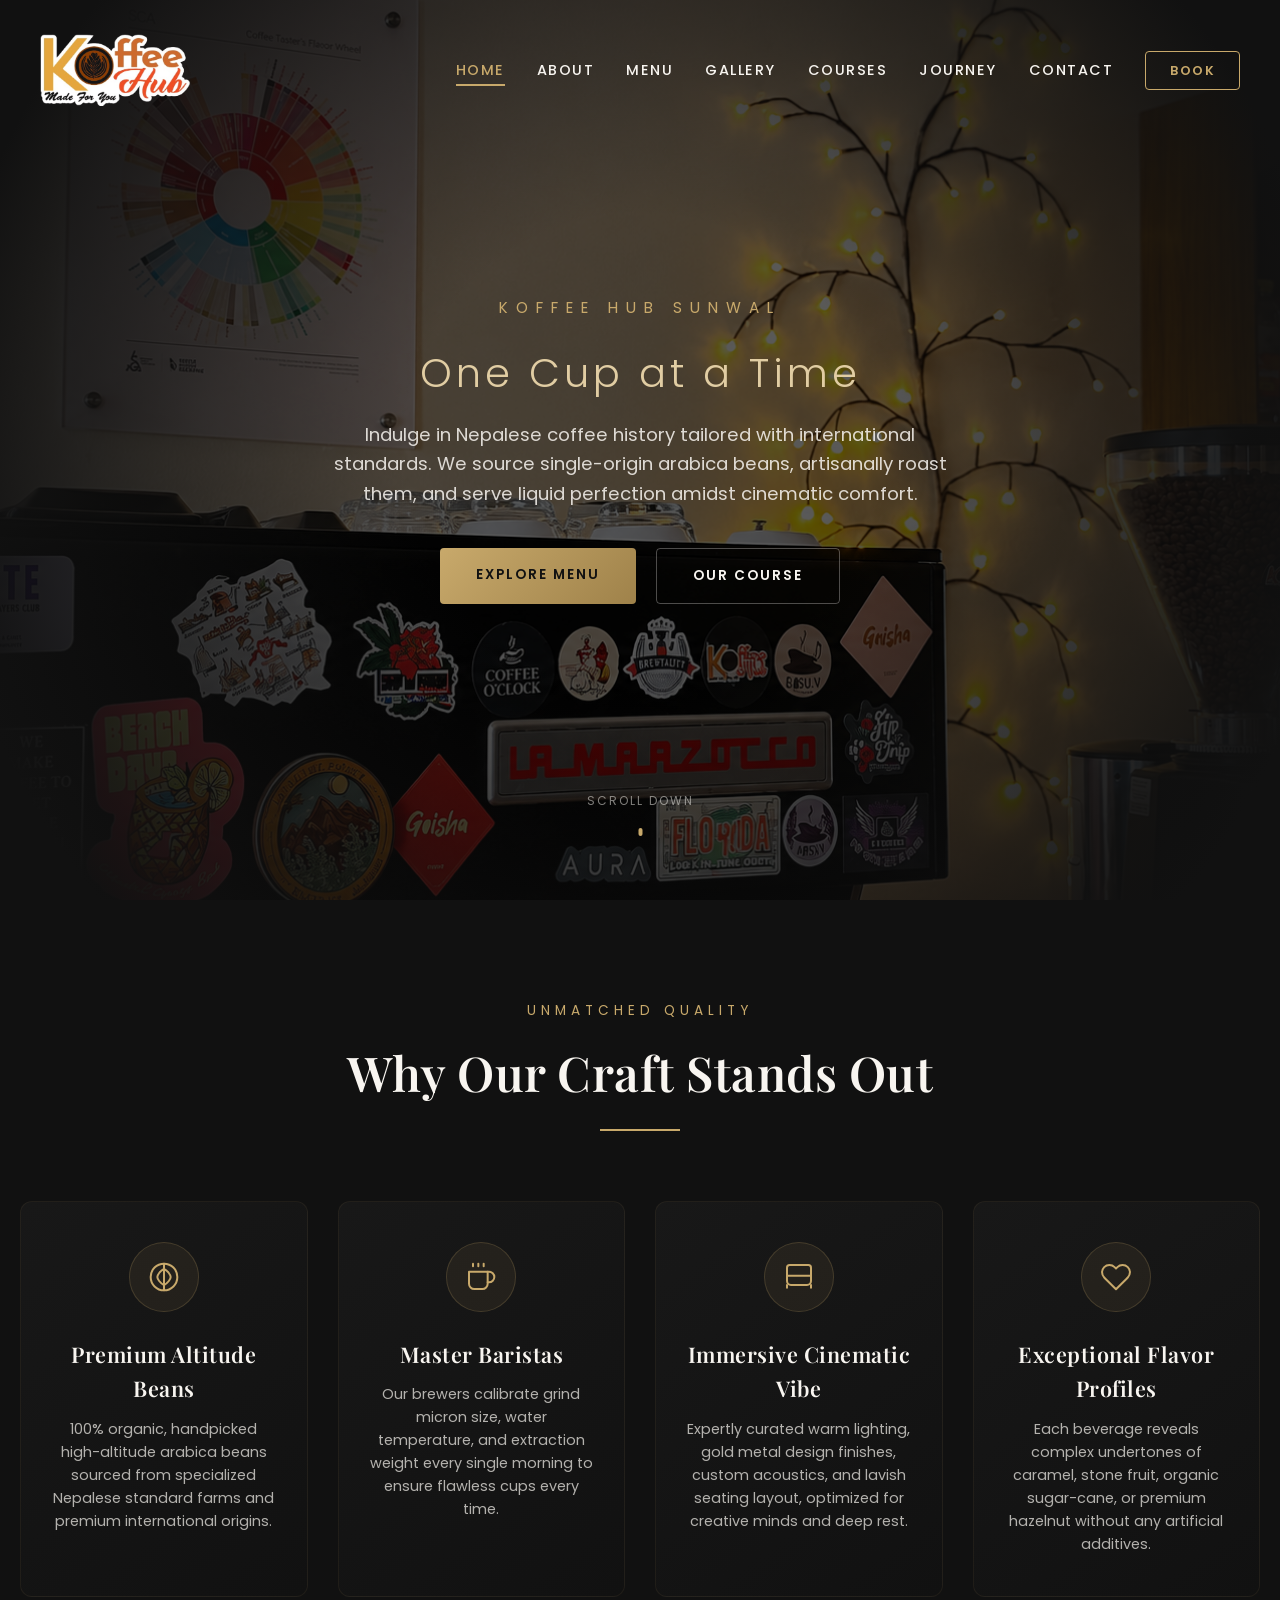
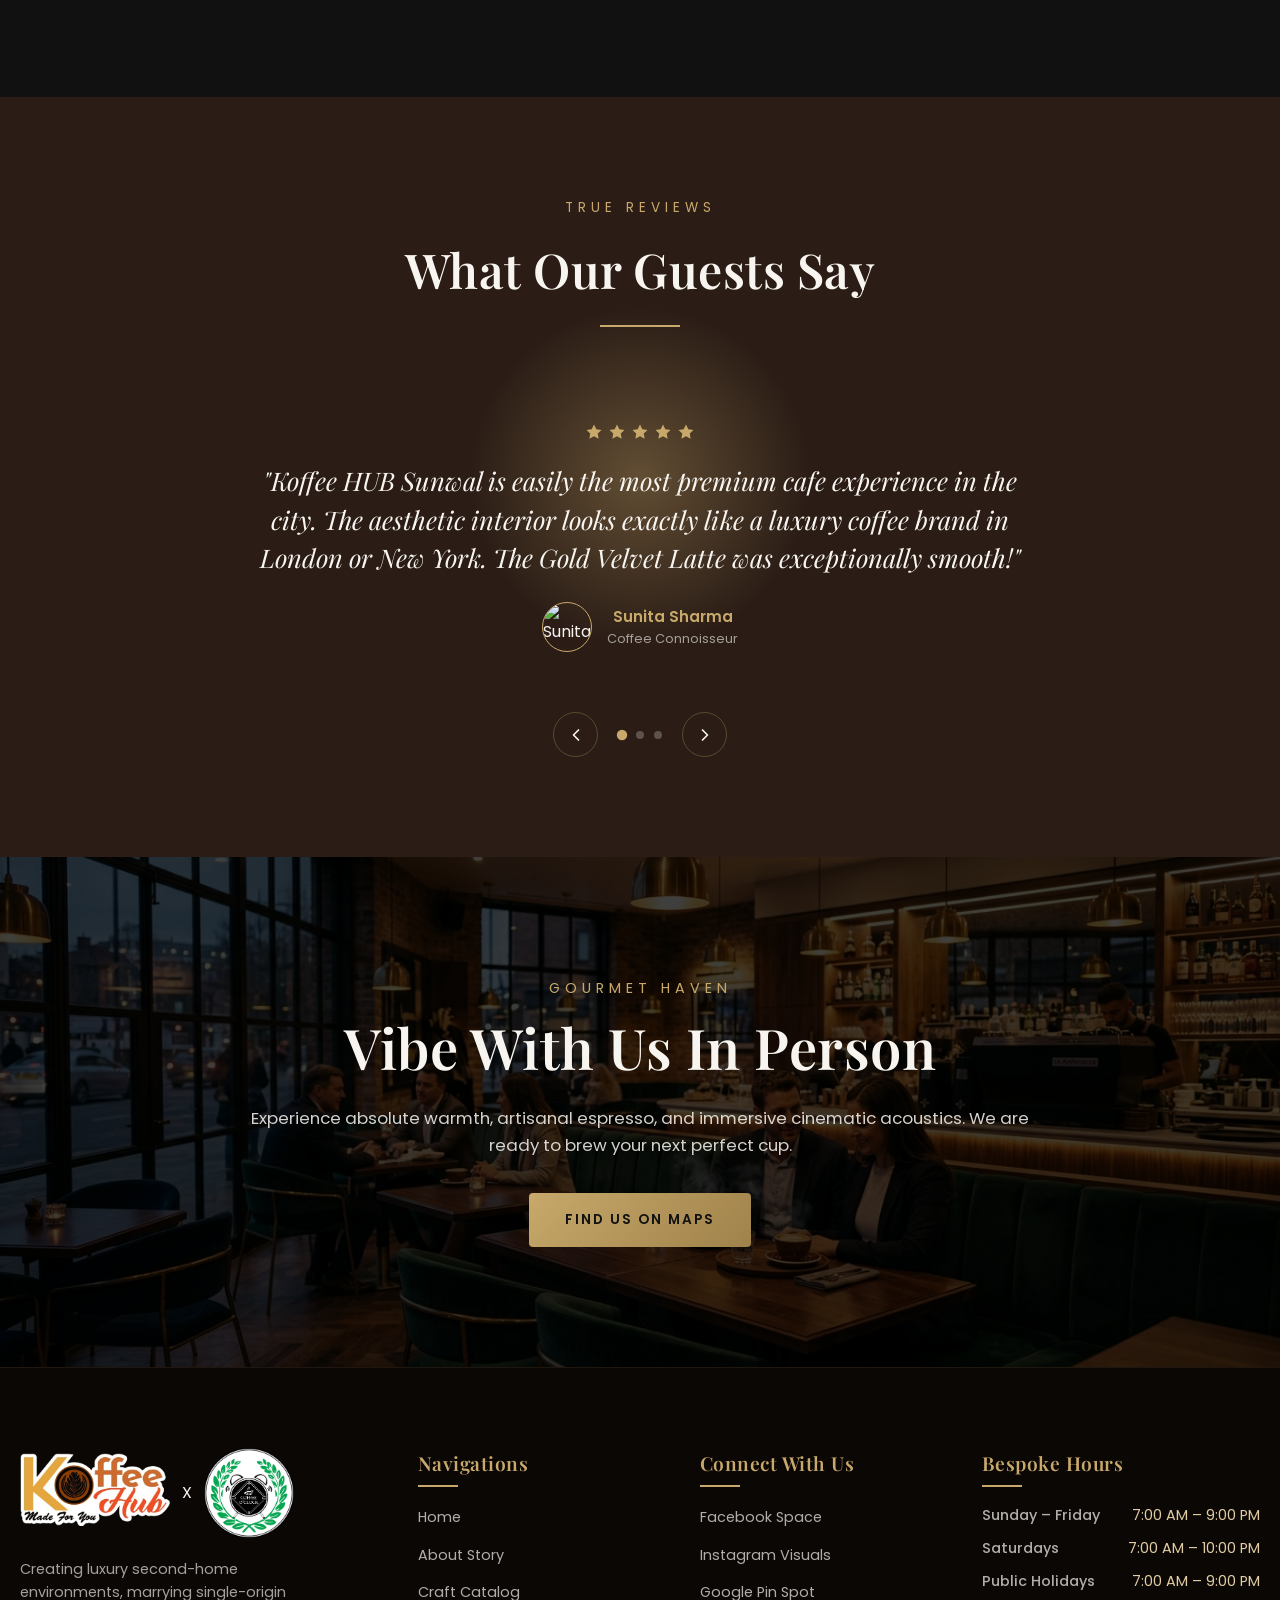
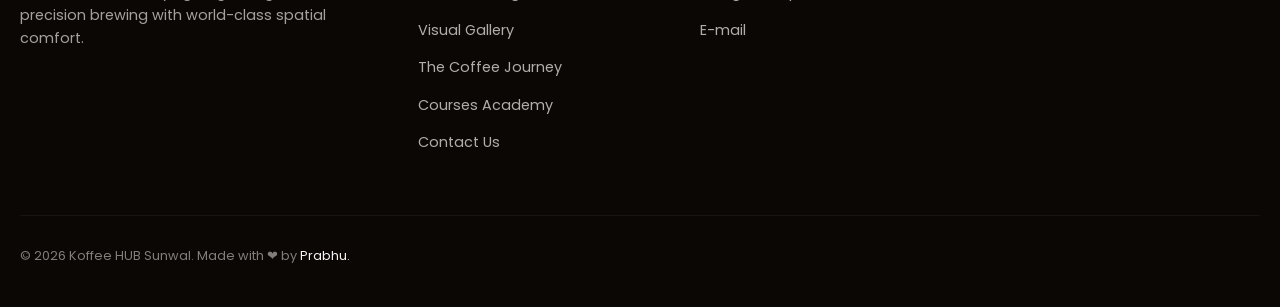
==== index.html @ 5389a2b5 "Add files via upload" ====
<!DOCTYPE html>
<html lang="en">
<head>
  <meta charset="UTF-8">
  <meta name="viewport" content="width=device-width, initial-scale=1.0">
  <title>Koffee HUB Sunwal | Exclusive Coffee Shop Experience</title>
  <link rel="stylesheet" href="/css/style.css">
  <link rel="icon" href="images/icon.svg">
</head>
<body>

  <!-- Cinematic Loading Screen -->
  <div id="loading-screen">
    <div class="beans-scatter-container">
      <div class="loader-center-logo">
        <img src="/images/logo.png" alt="Koffee HUB Sunwal" class="loader-logo-flat" referrerPolicy="no-referrer">
      </div>
      <div class="scatter-bean bean-1"></div>
      <div class="scatter-bean bean-2"></div>
      <div class="scatter-bean bean-3"></div>
      <div class="scatter-bean bean-4"></div>
      <div class="scatter-bean bean-5"></div>
      <div class="scatter-bean bean-6"></div>
      <div class="scatter-bean bean-7"></div>
      <div class="scatter-bean bean-8"></div>
    </div>
    <div class="loader-subtitle">KOFFEE HUB SUNWAL</div>
  </div>

  <!-- Header / Navigation Bar -->
  <header id="header">
    <nav class="navbar" id="navbar">
      <a href="/index.html" class="nav-brand">
        <img src="/images/logo.png" alt="Koffee HUB Sunwal Logo" class="nav-logo-img">
      </a>
      
      <ul class="nav-menu">
        <li><a href="/index.html" class="nav-link active">Home</a></li>
        <li><a href="/about.html" class="nav-link">About</a></li>
        <li><a href="/menu/" class="nav-link">Menu</a></li>
        <li><a href="/gallery.html" class="nav-link">Gallery</a></li>
        <li><a href="/courses.html" class="nav-link">Courses</a></li>
        <li><a href="/experience.html" class="nav-link">Journey</a></li>
        <li><a href="/contact.html" class="nav-link">Contact</a></li>
        <li><a href="/contact.html" class="nav-cta">Book</a></li>
      </ul>

      <button class="hamburger" aria-label="Toggle Navigation">
        <span class="bar"></span>
        <span class="bar"></span>
        <span class="bar"></span>
      </button>
    </nav>
  </header>

  <!-- Hero Section -->
  <section class="hero-sec">
    <div class="hero-bg-wrapper">
      <img src="/images/hero2.png" alt="Luxury Espresso Pour Frame" class="hero-bg-img">
    </div>
    <div class="hero-overlay"></div>
    
    <div class="hero-content">
      <div class="hero-mini-title">Koffee HUB Sunwal </div>
      <h1 class="hero-main-title">
               <span>One Cup at a Time</span>
      </h1>
      <p class="hero-desc">
        Indulge in Nepalese coffee history tailored with international standards. We source single-origin arabica beans, artisanally roast them, and serve liquid perfection amidst cinematic comfort.
      </p>
      <div class="hero-btn-group">
        <a href="/menu/" class="btn-premium btn-gold">Explore Menu</a>
        <a href="/courses.html" class="btn-premium btn-outline">Our Course</a>
      </div>
    </div>
    <a href="#featrue" class="scroll-indicator">
      <span>Scroll Down</span>
      <div class="mouse">
        <div class="wheel"></div>
      </div>
    </a>
  </section>

  <!-- Why Choose Us Bento Section -->
  <section id="featrue" class="section reveal-on-scroll">
    <div class="sec-header">
      <span class="sec-subtitle">Unmatched Quality</span>
      <h2 class="sec-title">Why Our Craft Stands Out</h2>
    </div>

    <div class="bento-features">
      <!-- Card 1 -->
      <div class="feature-box">
        <div class="feature-icon-circle">
          <!-- Coffee bean vector icon -->
          <svg xmlns="http://www.w3.org/2000/svg" width="32" height="32" viewBox="0 0 24 24" fill="none" stroke="currentColor" stroke-width="1.5" stroke-linecap="round" stroke-linejoin="round">
            <path d="M12 2c5.523 0 10 4.477 10 10s-4.477 10-10 10S2 17.523 2 12 6.477 2 12 2z"/>
            <path d="M12 2c0 20 0 20 0 20"/>
            <path d="M12 6c3 1.5 5 4.5 5 6s-2 4.5-5 6c-3-1.5-5-4.5-5-6s2-4.5 5-6z"/>
          </svg>
        </div>
        <h3>Premium Altitude Beans</h3>
        <p>100% organic, handpicked high-altitude arabica beans sourced from specialized Nepalese standard farms and premium international origins.</p>
      </div>

      <!-- Card 2 -->
      <div class="feature-box">
        <div class="feature-icon-circle">
          <!-- Espresso cup vector icon -->
          <svg xmlns="http://www.w3.org/2000/svg" width="32" height="32" viewBox="0 0 24 24" fill="none" stroke="currentColor" stroke-width="1.5" stroke-linecap="round" stroke-linejoin="round">
            <path d="M17 8h1a4 4 0 1 1 0 8h-1"/>
            <path d="M3 8h14v9a4 4 0 0 1-4 4H7a4 4 0 0 1-4-4V8z"/>
            <path d="M6 2v2"/>
            <path d="M10 2v2"/>
            <path d="M14 2v2"/>
          </svg>
        </div>
        <h3>Master Baristas</h3>
        <p>Our brewers calibrate grind micron size, water temperature, and extraction weight every single morning to ensure flawless cups every time.</p>
      </div>

      <!-- Card 3 -->
      <div class="feature-box">
        <div class="feature-icon-circle">
          <!-- Couch / cozy comfort vector icon -->
          <svg xmlns="http://www.w3.org/2000/svg" width="32" height="32" viewBox="0 0 24 24" fill="none" stroke="currentColor" stroke-width="1.5" stroke-linecap="round" stroke-linejoin="round">
            <path d="M3 13V5c0-1.1.9-2 2-2h14a2 2 0 0 1 2 2v8"/>
            <path d="M3 18v2m18-2v2"/>
            <path d="M21 11H3v4c0 1.7 1.3 3 3 3h12a3 3 0 0 0 3-3v-4z"/>
          </svg>
        </div>
        <h3>Immersive Cinematic Vibe</h3>
        <p>Expertly curated warm lighting, gold metal design finishes, custom acoustics, and lavish seating layout, optimized for creative minds and deep rest.</p>
      </div>

      <!-- Card 4 -->
      <div class="feature-box">
        <div class="feature-icon-circle">
          <!-- Smile / Heart flavor icon -->
          <svg xmlns="http://www.w3.org/2000/svg" width="32" height="32" viewBox="0 0 24 24" fill="none" stroke="currentColor" stroke-width="1.5" stroke-linecap="round" stroke-linejoin="round">
            <path d="M20.84 4.61a5.5 5.5 0 0 0-7.78 0L12 5.67l-1.06-1.06a5.5 5.5 0 0 0-7.78 7.78l1.06 1.06L12 21.23l7.78-7.78 1.06-1.06a5.5 5.5 0 0 0 0-7.78z"/>
          </svg>
        </div>
        <h3>Exceptional Flavor Profiles</h3>
        <p>Each beverage reveals complex undertones of caramel, stone fruit, organic sugar-cane, or premium hazelnut without any artificial additives.</p>
      </div>
    </div>
  </section>

  <!-- Interactive Testimonial Section -->
  <section class="testimonials-section reveal-on-scroll">
    <div class="testimonials-bg-accent"></div>
    <div class="testimonial-container">
      <div class="sec-header">
        <span class="sec-subtitle">True Reviews</span>
        <h2 class="sec-title">What Our Guests Say</h2>
      </div>

      <div class="testimonials-wrapper">
        <!-- Slide 1 -->
        <div class="testimonial-slide active">
          <div class="testimonial-stars">
            <!-- 5 Stars -->
            <svg xmlns="http://www.w3.org/2000/svg" width="18" height="18" viewBox="0 0 24 24" fill="currentColor"><polygon points="12 2 15.09 8.26 22 9.27 17 14.14 18.18 21.02 12 17.77 5.82 21.02 7 14.14 2 9.27 8.91 8.26 12 2"/></svg>
            <svg xmlns="http://www.w3.org/2000/svg" width="18" height="18" viewBox="0 0 24 24" fill="currentColor"><polygon points="12 2 15.09 8.26 22 9.27 17 14.14 18.18 21.02 12 17.77 5.82 21.02 7 14.14 2 9.27 8.91 8.26 12 2"/></svg>
            <svg xmlns="http://www.w3.org/2000/svg" width="18" height="18" viewBox="0 0 24 24" fill="currentColor"><polygon points="12 2 15.09 8.26 22 9.27 17 14.14 18.18 21.02 12 17.77 5.82 21.02 7 14.14 2 9.27 8.91 8.26 12 2"/></svg>
            <svg xmlns="http://www.w3.org/2000/svg" width="18" height="18" viewBox="0 0 24 24" fill="currentColor"><polygon points="12 2 15.09 8.26 22 9.27 17 14.14 18.18 21.02 12 17.77 5.82 21.02 7 14.14 2 9.27 8.91 8.26 12 2"/></svg>
            <svg xmlns="http://www.w3.org/2000/svg" width="18" height="18" viewBox="0 0 24 24" fill="currentColor"><polygon points="12 2 15.09 8.26 22 9.27 17 14.14 18.18 21.02 12 17.77 5.82 21.02 7 14.14 2 9.27 8.91 8.26 12 2"/></svg>
          </div>
          <p class="testimonial-quote">"Koffee HUB Sunwal is easily the most premium cafe experience in the city. The aesthetic interior looks exactly like a luxury coffee brand in London or New York. The Gold Velvet Latte was exceptionally smooth!"</p>
          <div class="testimonial-user">
            <img src="https://images.unsplash.com/photo-1494790108377-be9c29b29330?q=80&w=150&auto=format&fit=crop" alt="Sunita Sharma avatar" class="testimonial-avatar" referrerPolicy="no-referrer">
            <div>
              <span class="testimonial-username">Sunita Sharma</span>
              <span class="testimonial-title">Coffee Connoisseur</span>
            </div>
          </div>
        </div>

        <!-- Slide 2 -->
        <div class="testimonial-slide">
          <div class="testimonial-stars">
            <!-- 5 Stars -->
            <svg xmlns="http://www.w3.org/2000/svg" width="18" height="18" viewBox="0 0 24 24" fill="currentColor"><polygon points="12 2 15.09 8.26 22 9.27 17 14.14 18.18 21.02 12 17.77 5.82 21.02 7 14.14 2 9.27 8.91 8.26 12 2"/></svg>
            <svg xmlns="http://www.w3.org/2000/svg" width="18" height="18" viewBox="0 0 24 24" fill="currentColor"><polygon points="12 2 15.09 8.26 22 9.27 17 14.14 18.18 21.02 12 17.77 5.82 21.02 7 14.14 2 9.27 8.91 8.26 12 2"/></svg>
            <svg xmlns="http://www.w3.org/2000/svg" width="18" height="18" viewBox="0 0 24 24" fill="currentColor"><polygon points="12 2 15.09 8.26 22 9.27 17 14.14 18.18 21.02 12 17.77 5.82 21.02 7 14.14 2 9.27 8.91 8.26 12 2"/></svg>
            <svg xmlns="http://www.w3.org/2000/svg" width="18" height="18" viewBox="0 0 24 24" fill="currentColor"><polygon points="12 2 15.09 8.26 22 9.27 17 14.14 18.18 21.02 12 17.77 5.82 21.02 7 14.14 2 9.27 8.91 8.26 12 2"/></svg>
            <svg xmlns="http://www.w3.org/2000/svg" width="18" height="18" viewBox="0 0 24 24" fill="currentColor"><polygon points="12 2 15.09 8.26 22 9.27 17 14.14 18.18 21.02 12 17.77 5.82 21.02 7 14.14 2 9.27 8.91 8.26 12 2"/></svg>
          </div>
          <p class="testimonial-quote">"A masterpiece of architectural and coffee design. Working from here is extremely productive; the staff is very warm and professional, and they take brewing to a cinematic science level."</p>
          <div class="testimonial-user">
            <img src="https://images.unsplash.com/photo-1507003211169-0a1dd7228f2d?q=80&w=150&auto=format&fit=crop" alt="Rohan Shrestha avatar" class="testimonial-avatar" referrerPolicy="no-referrer">
            <div>
              <span class="testimonial-username">Rohan Shrestha</span>
              <span class="testimonial-title">Digital Nomad</span>
            </div>
          </div>
        </div>

        <!-- Slide 3 -->
        <div class="testimonial-slide">
          <div class="testimonial-stars">
            <!-- 5 Stars -->
            <svg xmlns="http://www.w3.org/2000/svg" width="18" height="18" viewBox="0 0 24 24" fill="currentColor"><polygon points="12 2 15.09 8.26 22 9.27 17 14.14 18.18 21.02 12 17.77 5.82 21.02 7 14.14 2 9.27 8.91 8.26 12 2"/></svg>
            <svg xmlns="http://www.w3.org/2000/svg" width="18" height="18" viewBox="0 0 24 24" fill="currentColor"><polygon points="12 2 15.09 8.26 22 9.27 17 14.14 18.18 21.02 12 17.77 5.82 21.02 7 14.14 2 9.27 8.91 8.26 12 2"/></svg>
            <svg xmlns="http://www.w3.org/2000/svg" width="18" height="18" viewBox="0 0 24 24" fill="currentColor"><polygon points="12 2 15.09 8.26 22 9.27 17 14.14 18.18 21.02 12 17.77 5.82 21.02 7 14.14 2 9.27 8.91 8.26 12 2"/></svg>
            <svg xmlns="http://www.w3.org/2000/svg" width="18" height="18" viewBox="0 0 24 24" fill="currentColor"><polygon points="12 2 15.09 8.26 22 9.27 17 14.14 18.18 21.02 12 17.77 5.82 21.02 7 14.14 2 9.27 8.91 8.26 12 2"/></svg>
            <svg xmlns="http://www.w3.org/2000/svg" width="18" height="18" viewBox="0 0 24 24" fill="currentColor"><polygon points="12 2 15.09 8.26 22 9.27 17 14.14 18.18 21.02 12 17.77 5.82 21.02 7 14.14 2 9.27 8.91 8.26 12 2"/></svg>
          </div>
          <p class="testimonial-quote">"Midnight Cold Drip was stellar. The complex notes of cocoa feel real, and there is no bitterness. Finally, a true third-wave luxury standard coffee experience in Sunwal!"</p>
          <div class="testimonial-user">
            <img src="https://images.unsplash.com/photo-1544005313-94ddf0286df2?q=80&w=150&auto=format&fit=crop" alt="Priya Choudhary avatar" class="testimonial-avatar" referrerPolicy="no-referrer">
            <div>
              <span class="testimonial-username">Priya Choudhary</span>
              <span class="testimonial-title">Art Director</span>
            </div>
          </div>
        </div>
      </div>

      <div class="carousel-controls">
        <button class="carousel-arrow" id="prevSlide" aria-label="Previous Slide">
          <svg xmlns="http://www.w3.org/2000/svg" width="20" height="20" viewBox="0 0 24 24" fill="none" stroke="currentColor" stroke-width="2" stroke-linecap="round" stroke-linejoin="round"><path d="m15 18-6-6 6-6"/></svg>
        </button>
        <div class="carousel-dots"></div>
        <button class="carousel-arrow" id="nextSlide" aria-label="Next Slide">
          <svg xmlns="http://www.w3.org/2000/svg" width="20" height="20" viewBox="0 0 24 24" fill="none" stroke="currentColor" stroke-width="2" stroke-linecap="round" stroke-linejoin="round"><path d="m9 18 6-6-6-6"/></svg>
        </button>
      </div>

    </div>
  </section>

  <!-- CTA section inviting visitors to cafe -->
  <section class="cta-sec">
    <div class="cta-bg"></div>
    <div class="cta-content reveal-on-scroll">
      <div class="cta-tag">Gourmet Haven</div>
      <h2 class="cta-title">Vibe With Us In Person</h2>
      <p class="cta-desc">Experience absolute warmth, artisanal espresso, and immersive cinematic acoustics. We are ready to brew your next perfect cup.</p>
      <a href="/contact.html" class="btn-premium btn-gold inline-block">Find Us On Maps</a>
    </div>
  </section>

  <!-- Footer -->
  <footer>
    <div class="footer-layout">
      <!-- Col 1: Brand Info -->
      <div class="footer-col-desc">
        <div class="footer-logo-row">
          <a href="#">
          <img src="/images/logo.png" alt="Koffee HUB Sunwal" class="footer-logo-img">
          </a>
          X 
          <img src="images/coffeoclocklogo.png" alt="Koffee HUB Sunwal" class="footer-logo-img2">
        </div>
        <p class="footer-brand-p">Creating luxury second-home environments, marrying single-origin precision brewing with world-class spatial comfort.</p>
      </div>

      <!-- Col 2: Navigation Links -->
      <div>
        <h3 class="footer-heading">Navigations</h3>
        <ul class="footer-links">
          <li><a href="/index.html">Home</a></li>
          <li><a href="/about.html">About Story</a></li>
          <li><a href="/menu/">Craft Catalog</a></li>
          <li><a href="/gallery.html">Visual Gallery</a></li>
          <li><a href="/experience.html">The Coffee Journey</a></li>
          <li><a href="/courses.html">Courses Academy</a></li>
          <li><a href="/contact.html">Contact Us</a></li>
        </ul>
      </div>

      <!-- Col 3: Social & Communities -->
      <div>
        <h3 class="footer-heading">Connect With Us</h3>
        <ul class="footer-links">
          <li><a href="https://www.facebook.com/p/Koffee-HUB-Sunwal-100027303412881/" target="_blank">Facebook Space</a></li>
          <li><a href="https://www.instagram.com/koffeehubsunwal/" target="_blank">Instagram Visuals</a></li>
          <li><a href="https://maps.app.goo.gl/vTeox2EkM3HHREE3A" target="_blank">Google Pin Spot</a></li>
          <li><a href="mailto:koffeehub4@gmail.com">E-mail </a></li>
        </ul>
      </div>

      <!-- Col 4: Opening Hours -->
      <div>
        <h3 class="footer-heading">Bespoke Hours</h3>
        <ul class="hours-list">
          <li class="hours-item">
            <span>Sunday – Friday</span>
            <span>7:00 AM – 9:00 PM</span>
          </li>
          <li class="hours-item">
            <span>Saturdays</span>
            <span>7:00 AM – 10:00 PM</span>
          </li>
          <li class="hours-item">
            <span>Public Holidays</span>
            <span>7:00 AM – 9:00 PM</span>
          </li>
        </ul>
      </div>
    </div>

    <!-- Footer Bottom Copyright row -->
    <div class="footer-bottom">
      <div>&copy; 2026 Koffee HUB Sunwal. Made with ❤ by <a href="https://parbhumahatchhetry.com.np" style="text-decoration: none; color: whitesmoke;">Prabhu.</a></div>
    </div>
  </footer>

  <!-- Back to Top Button -->
  <button id="back-to-top" aria-label="Back to top">
    <svg xmlns="http://www.w3.org/2000/svg" width="24" height="24" viewBox="0 0 24 24" fill="none" stroke="currentColor" stroke-width="2" stroke-linecap="round" stroke-linejoin="round"><path d="m18 15-6-6-6 6"/></svg>
  </button>

  <script type="module" src="/js/script.js" defer></script>
</body>
</html>
---- css/style.css ----
/* 
 * Koffee HUB Sunwal
 * Custom Premium Stylesheet
 * Mood: Luxurious, Cinematic, Modern, Aesthetic, Warm, Sophisticated
 */

@import url('https://fonts.googleapis.com/css2?family=Playfair+Display:ital,wght@0,400..900;1,400..900&family=Poppins:ital,wght@0,300;0,400;0,500;0,600;0,700;1,400&display=swap');

:root {
  --primary-espresso: #2B1D16;
  --dark-coffee: #3A261C;
  --cream-white: #F8F5F0;
  --matte-black: #111111;
  --matte-gray: #1a1a1a;
  --luxury-gold: #C8A96B;
  --gold-dark: #9F824A;
  --gold-light: #E1CDA3;
  --gold-glow: rgba(200, 169, 107, 0.35);
  
  --font-serif: "Playfair Display", Georgia, serif;
  --font-sans: "Poppins", Arial, sans-serif;
  
  --transition-smooth: all 0.4s cubic-bezier(0.25, 1, 0.5, 1);
  --transition-fast: all 0.2s ease;
}

/* Base Styles & Resets */
* {
  box-sizing: border-box;
  margin: 0;
  padding: 0;
}

html {
  scroll-behavior: smooth;
  scroll-padding-top: 80px;
}

body {
  font-family: var(--font-sans);
  background-color: var(--matte-black);
  color: var(--cream-white);
  line-height: 1.6;
  overflow-x: hidden;
}

/* Root Custom Scrollbar */
::-webkit-scrollbar {
  width: 8px;
}
::-webkit-scrollbar-track {
  background: var(--matte-black);
}
::-webkit-scrollbar-thumb {
  background: var(--primary-espresso);
  border: 2px solid var(--matte-black);
  border-radius: 4px;
}
::-webkit-scrollbar-thumb:hover {
  background: var(--luxury-gold);
}

/* Typography Helpers */
h1, h2, h3, h4, h5, h6 {
  font-family: var(--font-serif);
  font-weight: 600;
  letter-spacing: 0.5px;
}

.text-gold {
  color: var(--luxury-gold);
}

.font-serif {
  font-family: var(--font-serif);
}

.font-sans {
  font-family: var(--font-sans);
}

.letter-spacing-wide {
  letter-spacing: 2px;
}

/* --- cinematic loading screen --- */
#loading-screen {
  position: fixed;
  top: 0;
  left: 0;
  width: 100vw;
  height: 100vh;
  background-color: var(--matte-black);
  display: flex;
  flex-direction: column;
  justify-content: center;
  align-items: center;
  z-index: 9999;
  transition: opacity 1s cubic-bezier(0.25, 1, 0.5, 1), visibility 1s;
  overflow: hidden;
  padding: 20px;
}

#loading-screen.fade-out {
  opacity: 0;
  visibility: hidden;
  pointer-events: none;
}
 
/* --- High-Speed Coffee Bean Spreading Loader --- */
.beans-scatter-container {
  position: relative;
  width: 300px;
  height: 300px;
  display: flex;
  justify-content: center;
  align-items: center;
}

.loader-center-logo {
  position: absolute;
  max-width: 140px;
  max-height: 120px;
    animation: fadeInLogo 0.8s cubic-bezier(0.16, 1, 0.3, 1) forwards;
  z-index: 10;
  display: flex;
  justify-content: center;
  align-items: center;
  background-color: transparent;
  padding: 0;
}

.loader-logo-flat {
  max-width: 140px;
  height: auto;
  object-fit: contain;
}

.scatter-bean {
  position: absolute;
  width: 28px;
  height: 38px;
  background: radial-gradient(circle at 35% 35%, #5c3c2b, #2b1d16 85%);
  border-radius: 50% 50% 50% 50% / 60% 60% 40% 40%;
  box-shadow: inset -2px -2px 6px rgba(0,0,0,0.6), 0 4px 10px rgba(0,0,0,0.5);
  opacity: 0;
}

.scatter-bean::after {
  content: '';
  position: absolute;
  top: 0;
  left: 50%;
  width: 1.5px;
  height: 100%;
  background: var(--luxury-gold);
  transform: translateX(-50%) rotate(4deg);
  border-radius: 50%;
  opacity: 0.6;
}

@keyframes fadeInLogo {
  0% { transform: scale(0.4); opacity: 0; }
  100% { transform: scale(1); opacity: 1; }
}

/* Individual bean animations - spreading outward elegantly */
.bean-1 { animation: spreadBean1 1.2s cubic-bezier(0.16, 1, 0.3, 1) forwards; }
.bean-2 { animation: spreadBean2 1.2s cubic-bezier(0.16, 1, 0.3, 1) forwards; }
.bean-3 { animation: spreadBean3 1.2s cubic-bezier(0.16, 1, 0.3, 1) forwards; }
.bean-4 { animation: spreadBean4 1.2s cubic-bezier(0.16, 1, 0.3, 1) forwards; }
.bean-5 { animation: spreadBean5 1.2s cubic-bezier(0.16, 1, 0.3, 1) forwards; }
.bean-6 { animation: spreadBean6 1.2s cubic-bezier(0.16, 1, 0.3, 1) forwards; }
.bean-7 { animation: spreadBean7 1.2s cubic-bezier(0.16, 1, 0.3, 1) forwards; }
.bean-8 { animation: spreadBean8 1.2s cubic-bezier(0.16, 1, 0.3, 1) forwards; }

@keyframes spreadBean1 {
  0% { transform: translate(0, 0) rotate(0deg) scale(0); opacity: 0; }
  20% { opacity: 1; }
  100% { transform: translate(-80px, -80px) rotate(-45deg) scale(1); opacity: 1; }
}
@keyframes spreadBean2 {
  0% { transform: translate(0, 0) rotate(0deg) scale(0); opacity: 0; }
  20% { opacity: 1; }
  100% { transform: translate(80px, -70px) rotate(35deg) scale(0.9); opacity: 1; }
}
@keyframes spreadBean3 {
  0% { transform: translate(0, 0) rotate(0deg) scale(0); opacity: 0; }
  20% { opacity: 1; }
  100% { transform: translate(-95px, 20px) rotate(-85deg) scale(1.1); opacity: 1; }
}
@keyframes spreadBean4 {
  0% { transform: translate(0, 0) rotate(0deg) scale(0); opacity: 0; }
  20% { opacity: 1; }
  100% { transform: translate(90px, 30px) rotate(60deg) scale(0.85); opacity: 1; }
}
@keyframes spreadBean5 {
  0% { transform: translate(0, 0) rotate(0deg) scale(0); opacity: 0; }
  20% { opacity: 1; }
  100% { transform: translate(-30px, 90px) rotate(15deg) scale(1.05); opacity: 1; }
}
@keyframes spreadBean6 {
  0% { transform: translate(0, 0) rotate(0deg) scale(0); opacity: 0; }
  20% { opacity: 1; }
  100% { transform: translate(35px, -100px) rotate(-20deg) scale(0.95); opacity: 1; }
}
@keyframes spreadBean7 {
  0% { transform: translate(0, 0) rotate(0deg) scale(0); opacity: 0; }
  20% { opacity: 1; }
  100% { transform: translate(-70px, -20px) rotate(110deg) scale(0.9); opacity: 1; }
}
@keyframes spreadBean8 {
  0% { transform: translate(0, 0) rotate(0deg) scale(0); opacity: 0; }
  20% { opacity: 1; }
  100% { transform: translate(65px, 80px) rotate(-135deg) scale(1); opacity: 1; }
}

/* Fast text subtitle */
.loader-subtitle {
  margin-top: 20px;
  font-family: var(--font-serif);
  font-size: 1.1rem;
  letter-spacing: 3px;
  color: var(--luxury-gold);
  text-transform: uppercase;
  opacity: 0;
  animation: animateTextFast 1s ease-out 0.3s forwards;
}

@keyframes animateTextFast {
  0% { opacity: 0; transform: translateY(10px); }
  100% { opacity: 0.9; transform: translateY(0); }
}


/* --- header / navigation bar --- */
header {
  position: fixed;
  top: 0;
  left: 0;
  width: 100%;
  z-index: 1000;
  transition: var(--transition-smooth);
}

.navbar {
  max-width: 1400px;
  margin: 0 auto;
  padding: 20px 40px;
  display: flex;
  justify-content: space-between;
  align-items: center;
  transition: var(--transition-smooth);
}

header.scrolled {
  background: rgba(17, 17, 17, 0.95);
  backdrop-filter: blur(12px);
  -webkit-backdrop-filter: blur(12px);
  box-shadow: 0 10px 30px rgba(0, 0, 0, 0.5);
  border-bottom: 1px solid rgba(200, 169, 107, 0.15);
}

header.scrolled .navbar {
  padding: 12px 40px;
}

.nav-brand {
  display: flex;
  align-items: center;
  gap: 12px;
  text-decoration: none;
}

.nav-logo-img {
  height: 100px;
  max-width: 150px;
  object-fit: contain;
  transition: var(--transition-smooth);
}

header.scrolled .nav-logo-img {
  height: 60px;
  width: auto;
}

.nav-brand-text {
  font-family: var(--font-serif);
  font-size: 1.4rem;
  color: var(--cream-white);
  font-weight: 700;
  letter-spacing: 1px;
}

.nav-brand-text span {
  color: var(--luxury-gold);
}

/* Nav Links */
.nav-menu {
  display: flex;
  list-style: none;
  gap: 32px;
  align-items: center;
}

.nav-link {
  text-decoration: none;
  color: var(--cream-white);
  font-size: 0.9rem;
  font-weight: 500;
  text-transform: uppercase;
  letter-spacing: 1.5px;
  position: relative;
  transition: var(--transition-fast);
  padding: 6px 0;
}

.nav-link:hover {
  color: var(--luxury-gold);
}

.nav-link::after {
  content: '';
  position: absolute;
  bottom: 0;
  left: 0;
  width: 0;
  height: 2px;
  background-color: var(--luxury-gold);
  transition: var(--transition-smooth);
}

.nav-link:hover::after,
.nav-link.active::after {
  width: 100%;
}

.nav-link.active {
  color: var(--luxury-gold);
}

/* Glass Book Table button in Nav */
.nav-cta {
  background: transparent;
  color: var(--luxury-gold);
  border: 1px solid var(--luxury-gold);
  padding: 10px 24px;
  text-decoration: none;
  border-radius: 4px;
  text-transform: uppercase;
  font-size: 0.8rem;
  letter-spacing: 1.5px;
  font-weight: 600;
  transition: var(--transition-smooth);
}

.nav-cta:hover {
  background: var(--luxury-gold);
  color: var(--matte-black);
  box-shadow: 0 4px 15px var(--gold-glow);
}

/* Hamburger Menu Icon */
.hamburger {
  display: none;
  cursor: pointer;
  background: transparent;
  border: none;
  outline: none;
}

.bar {
  display: block;
  width: 25px;
  height: 2px;
  margin: 5px auto;
  background-color: var(--cream-white);
  transition: var(--transition-smooth);
}

/* --- HERO SECTION --- */
.hero-sec {
  position: relative;
  width: 100%;
  height: 100vh;
  display: flex;
  align-items: center;
  justify-content: center;
  overflow: hidden;
}

/* Parallax zoom effect for hero background */
.hero-bg-wrapper {
  position: absolute;
  top: 0;
  left: 0;
  width: 100%;
  height: 100%;
  z-index: 1;
}

.hero-bg-img {
  width: 100%;
  height: 100%;
  object-fit: cover;
  transform: scale(1.05);
  filter: brightness(0.35);
  animation: bgPulse 20s infinite alternate ease-in-out;
}

@keyframes bgPulse {
  0% { transform: scale(1.05) translate(0px, 0px); }
  100% { transform: scale(1.15) translate(-10px, -5px); }
}

.hero-overlay {
  position: absolute;
  top: 0;
  left: 0;
  width: 100%;
  height: 100%;
  background: radial-gradient(circle at center, transparent 30%, var(--matte-black) 90%);
  z-index: 2;
}

.hero-content {
  position: relative;
  z-index: 3;
  text-align: center;
  max-width: 900px;
  padding: 0 20px;
  display: flex;
  flex-direction: column;
  align-items: center;
}

.hero-mini-title {
  font-size: 0.95rem;
  letter-spacing: 8px;
  text-transform: uppercase;
  color: var(--luxury-gold);
  margin-bottom: 20px;
  display: inline-block;
  opacity: 0;
  transform: translateY(20px);
  animation: revealUp 1s cubic-bezier(0.25, 1, 0.5, 1) forwards;
}

.hero-main-title {
  font-family: var(--font-serif);
  font-size: clamp(3rem, 7vw, 5.5rem);
  font-weight: 700;
  line-height: 1.1;
  color: var(--cream-white);
  margin-bottom: 25px;
  text-transform: uppercase;
  opacity: 0;
  transform: translateY(30px);
  animation: revealUp 1s cubic-bezier(0.25, 1, 0.5, 1) 0.3s forwards;
}

.hero-main-title span {
  display: block;
  font-size: clamp(1.5rem, 4vw, 2.5rem);
  font-family: var(--font-sans);
  font-weight: 300;
  letter-spacing: 4px;
  color: var(--gold-light);
  text-transform: none;
  margin-top: 10px;
}

.hero-desc {
  font-size: clamp(1rem, 1.5vw, 1.15rem);
  color: rgba(248, 245, 240, 0.85);
  max-width: 650px;
  margin-bottom: 40px;
  opacity: 0;
  transform: translateY(20px);
  animation: revealUp 1s cubic-bezier(0.25, 1, 0.5, 1) 0.6s forwards;
}

/* Action Buttons */
.hero-btn-group {
  display: flex;
  gap: 20px;
  opacity: 0;
  transform: translateY(20px);
  animation: revealUp 1s cubic-bezier(0.25, 1, 0.5, 1) 0.9s forwards;
}

.btn-premium {
  padding: 16px 36px;
  font-size: 0.85rem;
  font-weight: 600;
  text-transform: uppercase;
  letter-spacing: 2px;
  border-radius: 4px;
  cursor: pointer;
  transition: var(--transition-smooth);
  text-decoration: none;
  display: inline-block;
}

.btn-gold {
  background: linear-gradient(135deg, var(--luxury-gold), var(--gold-dark));
  color: var(--matte-black);
  border: none;
}

.btn-gold:hover {
  transform: translateY(-3px);
  box-shadow: 0 10px 25px var(--gold-glow);
}

.btn-outline {
  background: transparent;
  color: var(--cream-white);
  border: 1px solid rgba(248, 245, 240, 0.3);
}

.btn-outline:hover {
  background: rgba(248, 245, 240, 0.05);
  border-color: var(--luxury-gold);
  color: var(--luxury-gold);
  transform: translateY(-3px);
}

@keyframes revealUp {
  to { opacity: 1; transform: translateY(0); }
}

/* Decorative Hero Bottom Steam and Scroll Indicators */
.scroll-indicator {
  position: absolute;
  bottom: 40px;
  left: 50%;
  transform: translateX(-50%);
  z-index: 3;
  display: flex;
  flex-direction: column;
  align-items: center;
  gap: 10px;
  text-decoration: none;
  color: rgba(248, 245, 240, 0.5);
  font-size: 0.75rem;
  text-transform: uppercase;
  letter-spacing: 2px;
  transition: var(--transition-fast);
}

.scroll-indicator:hover {
  color: var(--luxury-gold);
}

.mouse {
  width: 24px;
  height: 40px;
  border: 2px solid rgba(24af, 245, 240, 0.4);
  border-color: inherit;
  border-radius: 20px;
  display: flex;
  justify-content: center;
  padding-top: 8px;
}

.wheel {
  width: 4px;
  height: 8px;
  background-color: var(--luxury-gold);
  border-radius: 2px;
  animation: scrollWheel 1.5s infinite ease-out;
}

@keyframes scrollWheel {
  0% { transform: translateY(0); opacity: 1; }
  100% { transform: translateY(12px); opacity: 0; }
}

/* --- SECTION GENERAL DESIGN --- */
.section {
  padding: 100px 20px;
  max-width: 1300px;
  margin: 0 auto;
}

.section-full {
  width: 100%;
  background-color: var(--primary-espresso);
}

.sec-header {
  text-align: center;
  margin-bottom: 70px;
}

.sec-subtitle {
  font-size: 0.85rem;
  color: var(--luxury-gold);
  text-transform: uppercase;
  letter-spacing: 5px;
  margin-bottom: 12px;
  display: block;
}

.sec-title {
  font-family: var(--font-serif);
  font-size: clamp(2rem, 4vw, 3rem);
  color: var(--cream-white);
  position: relative;
  display: inline-block;
  padding-bottom: 20px;
}

.sec-title::after {
  content: '';
  position: absolute;
  bottom: 0;
  left: 50%;
  transform: translateX(-50%);
  width: 80px;
  height: 2px;
  background-top: linear-gradient(to right, transparent, var(--luxury-gold), transparent);
  background-color: var(--luxury-gold);
}

/* Reveal Reveal on Scroll */
.reveal-on-scroll {
  opacity: 0;
  transform: translateY(40px);
  transition: opacity 0.8s cubic-bezier(0.25, 1, 0.5, 1), transform 0.8s cubic-bezier(0.25, 1, 0.5, 1);
}

.reveal-on-scroll.revealed {
  opacity: 1;
  transform: translateY(0);
}

/* --- HOME COFFEE CARD GRID --- */
.coffee-grid {
  display: grid;
  grid-template-columns: repeat(auto-fit, minmax(280px, 1fr));
  gap: 30px;
  margin-bottom: 50px;
}

.coffee-card {
  background: var(--matte-gray);
  border: 1px solid rgba(255, 255, 255, 0.05);
  border-radius: 8px;
  overflow: hidden;
  transition: var(--transition-smooth);
  position: relative;
}

.coffee-card:hover {
  transform: translateY(-10px);
  border-color: rgba(200, 169, 107, 0.3);
  box-shadow: 0 15px 35px rgba(0,0,0,0.6);
}

.card-img-wrapper {
  width: 100%;
  height: 280px;
  overflow: hidden;
  position: relative;
}

.card-img {
  width: 100%;
  height: 100%;
  object-fit: cover;
  transition: transform 0.8s cubic-bezier(0.25, 1, 0.5, 1);
}

.coffee-card:hover .card-img {
  transform: scale(1.1);
}

.card-tag {
  position: absolute;
  top: 15px;
  right: 15px;
  background: linear-gradient(135deg, var(--luxury-gold), var(--gold-dark));
  color: var(--matte-black);
  font-size: 0.7rem;
  font-weight: 600;
  padding: 5px 12px;
  border-radius: 20px;
  text-transform: uppercase;
  letter-spacing: 1.5px;
  box-shadow: 0 4px 10px rgba(0,0,0,0.3);
}

.card-info {
  padding: 25px;
  display: flex;
  flex-direction: column;
}

.card-meta {
  display: flex;
  justify-content: space-between;
  align-items: center;
  margin-bottom: 12px;
}

.card-price {
  color: var(--luxury-gold);
  font-family: var(--font-serif);
  font-size: 1.25rem;
  font-weight: 700;
}

.card-title {
  font-size: 1.3rem;
  margin-bottom: 10px;
  color: var(--cream-white);
  transition: var(--transition-fast);
}

.coffee-card:hover .card-title {
  color: var(--luxury-gold);
}

.card-desc {
  font-size: 0.88rem;
  color: rgba(248, 245, 240, 0.7);
  margin-bottom: 20px;
}

.card-btn {
  background: transparent;
  border: 1px solid rgba(200, 169, 107, 0.3);
  color: var(--luxury-gold);
  padding: 10px 0;
  text-align: center;
  text-decoration: none;
  font-size: 0.8rem;
  text-transform: uppercase;
  letter-spacing: 2px;
  border-radius: 4px;
  font-weight: 600;
  transition: var(--transition-smooth);
}

.coffee-card:hover .card-btn {
  background: var(--luxury-gold);
  color: var(--matte-black);
  border-color: var(--luxury-gold);
}

/* --- WHY CHOOSE US SECTION --- */
.bento-features {
  display: grid;
  grid-template-columns: repeat(auto-fit, minmax(260px, 1fr));
  gap: 30px;
  margin-top: 20px;
}

.feature-box {
  background: linear-gradient(145deg, #181818, #111111);
  border: 1px solid rgba(200, 169, 107, 0.08);
  border-radius: 12px;
  padding: 40px 30px;
  text-align: center;
  transition: var(--transition-smooth);
}

.feature-box:hover {
  transform: translateY(-8px);
  border-color: rgba(200, 169, 107, 0.25);
  box-shadow: inset 0 0 20px rgba(200, 169, 107, 0.05), 0 20px 40px rgba(0,0,0,0.5);
}

.feature-icon-circle {
  width: 70px;
  height: 70px;
  border-radius: 50%;
  background: rgba(200, 169, 107, 0.08);
  border: 1px solid rgba(200, 169, 107, 0.2);
  display: flex;
  align-items: center;
  justify-content: center;
  margin: 0 auto 25px auto;
  color: var(--luxury-gold);
  transition: var(--transition-smooth);
}

.feature-box:hover .feature-icon-circle {
  background: var(--luxury-gold);
  color: var(--matte-black);
  box-shadow: 0 0 20px var(--gold-glow);
}

.feature-box h3 {
  font-size: 1.35rem;
  margin-bottom: 12px;
  color: var(--cream-white);
}

.feature-box p {
  color: rgba(248, 245, 240, 0.7);
  font-size: 0.9rem;
}

/* --- TESTIMONIAL CAROUSEL --- */
.testimonials-section {
  position: relative;
  background-color: var(--primary-espresso);
  overflow: hidden;
  padding: 100px 20px;
}

.testimonials-bg-accent {
  position: absolute;
  top: 50%;
  left: 50%;
  width: 400px;
  height: 400px;
  background: radial-gradient(circle, var(--gold-glow) 0%, transparent 60%);
  transform: translate(-50%, -50%);
  pointer-events: none;
  z-index: 1;
}

.testimonial-container {
  max-width: 800px;
  margin: 0 auto;
  position: relative;
  z-index: 2;
}

.testimonials-wrapper {
  overflow: hidden;
  position: relative;
  min-height: 280px;
  display: flex;
  align-items: center;
}

.testimonial-slide {
  position: absolute;
  opacity: 0;
  visibility: hidden;
  transition: opacity 0.6s cubic-bezier(0.25, 1, 0.5, 1), transform 0.6s cubic-bezier(0.25, 1, 0.5, 1);
  transform: translateX(100px);
  width: 100%;
  text-align: center;
}

.testimonial-slide.active {
  opacity: 1;
  visibility: visible;
  transform: translateX(0);
}

.testimonial-slide.prev {
  transform: translateX(-100px);
}

.testimonial-stars {
  color: var(--luxury-gold);
  display: flex;
  justify-content: center;
  gap: 5px;
  margin-bottom: 20px;
}

.testimonial-quote {
  font-family: var(--font-serif);
  font-size: clamp(1.15rem, 2vw, 1.6rem);
  font-style: italic;
  color: var(--cream-white);
  line-height: 1.5;
  margin-bottom: 25px;
}

.testimonial-user {
  display: flex;
  justify-content: center;
  align-items: center;
  gap: 15px;
}

.testimonial-avatar {
  width: 50px;
  height: 50px;
  border-radius: 50%;
  object-fit: cover;
  border: 1px solid var(--luxury-gold);
}

.testimonial-username {
  font-weight: 600;
  color: var(--luxury-gold);
  font-size: 0.95rem;
}

.testimonial-title {
  color: rgba(248, 245, 240, 0.6);
  font-size: 0.8rem;
  display: block;
  text-align: left;
}

/* Carousel Dots & Controls */
.carousel-controls {
  display: flex;
  justify-content: center;
  align-items: center;
  gap: 20px;
  margin-top: 35px;
}

.carousel-arrow {
  background: transparent;
  border: 1px solid rgba(200, 169, 107, 0.3);
  color: var(--cream-white);
  border-radius: 50%;
  width: 45px;
  height: 45px;
  display: flex;
  align-items: center;
  justify-content: center;
  cursor: pointer;
  transition: var(--transition-fast);
}

.carousel-arrow:hover {
  background: var(--luxury-gold);
  color: var(--matte-black);
  border-color: var(--luxury-gold);
}

.carousel-dots {
  display: flex;
  gap: 10px;
}

.dot {
  width: 8px;
  height: 8px;
  border-radius: 50%;
  background-color: rgba(248, 245, 240, 0.25);
  cursor: pointer;
  transition: var(--transition-fast);
}

.dot.active {
  background-color: var(--luxury-gold);
  transform: scale(1.3);
}

/* --- THE CTA CORNER --- */
.cta-sec {
  position: relative;
  padding: 120px 20px;
  overflow: hidden;
  text-align: center;
}

.cta-bg {
  position: absolute;
  top: 0;
  left: 0;
  width: 100%;
  height: 100%;
  background: url('/images/interior.jpg') no-repeat center center;
  background-size: cover;
  filter: brightness(0.25);
  z-index: 1;
}

.cta-content {
  position: relative;
  z-index: 2;
  max-width: 800px;
  margin: 0 auto;
}

.cta-tag {
  color: var(--luxury-gold);
  text-transform: uppercase;
  letter-spacing: 5px;
  font-size: 0.9rem;
  margin-bottom: 12px;
}

.cta-title {
  font-size: clamp(2.2rem, 5vw, 3.5rem);
  line-height: 1.2;
  margin-bottom: 25px;
}

.cta-desc {
  color: rgba(248, 245, 240, 0.85);
  margin-bottom: 35px;
  font-size: 1.05rem;
}

/* --- ABOUT PAGE STYLES --- */
.about-hero {
  height: 60vh;
  position: relative;
  display: flex;
  align-items: center;
  justify-content: center;
  overflow: hidden;
}

.about-hero-bg {
  position: absolute;
  top: 0;
  left: 0;
  width: 100%;
  height: 100%;
  background: url('/images/interior.jpg') no-repeat center center;
  background-size: cover;
  filter: brightness(0.3);
}

.about-hero-content {
  position: relative;
  z-index: 2;
  text-align: center;
}

.about-hero-title {
  font-family: var(--font-serif);
  font-size: clamp(2.5rem, 6vw, 4.5rem);
  text-transform: uppercase;
  letter-spacing: 2px;
}

.about-narrative {
  display: grid;
  grid-template-columns: 1fr 1fr;
  gap: 80px;
  align-items: center;
  padding: 100px 0;
}

.about-img-frame {
  position: relative;
}

.about-img-frame::before {
  content: '';
  position: absolute;
  top: 20px;
  left: 20px;
  right: -20px;
  bottom: -20px;
  border: 1px solid var(--luxury-gold);
  z-index: 1;
  pointer-events: none;
}

.about-img {
  width: 100%;
  height: 500px;
  object-fit: cover;
  position: relative;
  z-index: 2;
  box-shadow: 0 15px 35px rgba(0,0,0,0.5);
  border-radius: 2px;
}

.about-text-content {
  display: flex;
  flex-direction: column;
}

.about-story-subtitle {
  color: var(--luxury-gold);
  text-transform: uppercase;
  font-size: 0.9rem;
  letter-spacing: 4px;
  margin-bottom: 12px;
}

.about-story-title {
  font-size: clamp(2rem, 3.5vw, 2.8rem);
  margin-bottom: 25px;
  line-height: 1.2;
}

.about-text-p {
  color: rgba(248, 245, 240, 0.8);
  font-size: 1rem;
  margin-bottom: 20px;
}

/* Bento layout for Mission / Vision */
.bento-blocks {
  display: grid;
  grid-template-columns: 1fr 1fr;
  gap: 40px;
  margin-top: 40px;
}

.bento-card {
  background: var(--matte-gray);
  border: 1px solid rgba(255,255,255,0.04);
  padding: 40px;
  border-radius: 8px;
  transition: var(--transition-smooth);
}

.bento-card:hover {
  border-color: rgba(200, 169, 107, 0.3);
  background: linear-gradient(135deg, var(--matte-gray), #141414);
}

.bento-card-title {
  font-size: 1.5rem;
  color: var(--luxury-gold);
  margin-bottom: 15px;
  display: flex;
  align-items: center;
  gap: 12px;
}

.bento-card-desc {
  color: rgba(248, 245, 240, 0.75);
  font-size: 0.95rem;
}

/* --- MENU PAGE STYLES --- */
.menu-controls {
  display: flex;
  flex-direction: column;
  gap: 25px;
  align-items: center;
  margin-bottom: 60px;
}

.search-box-wrapper {
  position: relative;
  max-width: 500px;
  width: 100%;
}

.menu-search-input {
  width: 100%;
  background: var(--matte-gray);
  border: 1px solid rgba(255, 255, 255, 0.08);
  border-radius: 30px;
  padding: 14px 25px 14px 50px;
  color: var(--cream-white);
  font-family: var(--font-sans);
  font-size: 0.95rem;
  transition: var(--transition-smooth);
}

.menu-search-input:focus {
  outline: none;
  border-color: var(--luxury-gold);
  box-shadow: 0 0 15px rgba(200, 169, 107, 0.15);
}

.search-icon-svg {
  position: absolute;
  left: 20px;
  top: 50%;
  transform: translateY(-50%);
  color: var(--luxury-gold);
  width: 18px;
  height: 18px;
}

.category-capsules {
  display: flex;
  flex-wrap: wrap;
  justify-content: center;
  gap: 12px;
  max-width: 1000px;
}

.capsule-btn {
  background: var(--matte-gray);
  border: 1px solid rgba(255, 255, 255, 0.05);
  color: rgba(248, 245, 240, 0.85);
  padding: 10px 24px;
  font-family: var(--font-sans);
  font-size: 0.85rem;
  font-weight: 500;
  text-transform: uppercase;
  letter-spacing: 1.5px;
  border-radius: 40px;
  cursor: pointer;
  transition: var(--transition-smooth);
}

.capsule-btn:hover {
  background: rgba(200, 169, 107, 0.1);
  border-color: var(--luxury-gold);
  color: var(--luxury-gold);
}

.capsule-btn.active {
  background: var(--luxury-gold);
  color: var(--matte-black);
  border-color: var(--luxury-gold);
  box-shadow: 0 5px 15px var(--gold-glow);
}

/* Menu Item Grid & Cards */
.menu-items-grid {
  display: grid;
  grid-template-columns: repeat(auto-fill, minmax(350px, 1fr));
  gap: 30px;
  transition: var(--transition-smooth);
}

.menu-item-card {
  background: linear-gradient(145deg, #181818, #111111);
  border: 1px solid rgba(255, 255, 255, 0.04);
  border-radius: 8px;
  overflow: hidden;
  display: flex;
  height: 140px;
  transition: var(--transition-smooth);
}

.menu-item-card:hover {
  transform: scale(1.02);
  border-color: rgba(200, 169, 107, 0.25);
  box-shadow: 0 8px 25px rgba(0,0,0,0.5);
}

.menu-item-img-wrapper {
  width: 120px;
  min-width: 120px;
  height: 100%;
}

.menu-item-img {
  width: 100%;
  height: 100%;
  object-fit: cover;
  transition: var(--transition-smooth);
  filter: brightness(0.95);
}

.menu-item-card:hover .menu-item-img {
  transform: scale(1.08);
}

.menu-item-details {
  flex-grow: 1;
  padding: 20px;
  display: flex;
  flex-direction: column;
  justify-content: space-between;
}

.menu-item-header {
  display: flex;
  justify-content: space-between;
  align-items: flex-start;
  gap: 15px;
}

.menu-item-title {
  font-family: var(--font-serif);
  font-size: 1.15rem;
  color: var(--cream-white);
  transition: var(--transition-fast);
}

.menu-item-card:hover .menu-item-title {
  color: var(--luxury-gold);
}

.menu-item-badge {
  font-size: 0.65rem;
  background: rgba(200, 169, 107, 0.1);
  border: 1px solid rgba(200, 169, 107, 0.3);
  color: var(--luxury-gold);
  padding: 2px 8px;
  border-radius: 12px;
  text-transform: uppercase;
  margin-top: 4px;
  display: inline-block;
}

.menu-item-price {
  font-family: var(--font-serif);
  font-weight: 700;
  color: var(--luxury-gold);
  font-size: 1.15rem;
}

.menu-item-desc {
  font-size: 0.8rem;
  color: rgba(248, 245, 240, 0.65);
  white-space: nowrap;
  overflow: hidden;
  text-overflow: ellipsis;
  max-width: 220px;
}

.menu-no-results {
  text-align: center;
  grid-column: 1 / -1;
  padding: 60px 0;
  font-size: 1.15rem;
  color: rgba(248, 245, 240, 0.5);
  display: none;
}

/* --- GALLERY PAGE STYLES --- */
.gallery-layout {
  columns: 3 320px;
  column-gap: 25px;
  width: 100%;
}

.gallery-item {
  break-inside: avoid;
  margin-bottom: 25px;
  position: relative;
  overflow: hidden;
  border-radius: 8px;
  border: 1px solid rgba(255,255,255,0.04);
  cursor: pointer;
  background: var(--matte-gray);
  transition: var(--transition-smooth);
}

.gallery-item img {
  width: 100%;
  display: block;
  transition: transform 0.8s cubic-bezier(0.25, 1, 0.5, 1);
}

.gallery-item:hover img {
  transform: scale(1.08) rotate(1deg);
}

.gallery-info-overlay {
  position: absolute;
  top: 0;
  left: 0;
  width: 100%;
  height: 100%;
  background: linear-gradient(to top, rgba(17,17,17,0.9) 10%, rgba(17,17,17,0.2) 70%);
  opacity: 0;
  display: flex;
  flex-direction: column;
  justify-content: flex-end;
  padding: 25px;
  transition: opacity 0.4s ease;
  z-index: 2;
}

.gallery-item:hover .gallery-info-overlay {
  opacity: 1;
}

.gallery-tag {
  color: var(--luxury-gold);
  text-transform: uppercase;
  font-size: 0.75rem;
  letter-spacing: 2px;
  margin-bottom: 8px;
  font-weight: 500;
}

.gallery-title {
  font-family: var(--font-serif);
  font-size: 1.25rem;
  color: var(--cream-white);
}

/* Luxury Lightbox Modal */
.lightbox-modal {
  position: fixed;
  top: 0;
  left: 0;
  width: 100%;
  height: 100%;
  background: rgba(11, 11, 11, 0.95);
  backdrop-filter: blur(8px);
  z-index: 2000;
  display: flex;
  justify-content: center;
  align-items: center;
  opacity: 0;
  visibility: hidden;
  transition: var(--transition-smooth);
}

.lightbox-modal.active {
  opacity: 1;
  visibility: visible;
}

.lightbox-content {
  position: relative;
  max-width: 85%;
  max-height: 80%;
  display: flex;
  flex-direction: column;
}

.lightbox-img {
  max-width: 100%;
  max-height: 75vh;
  object-fit: contain;
  border: 1px solid rgba(200, 169, 107, 0.25);
  box-shadow: 0 25px 50px rgba(0,0,0,0.8);
}

.lightbox-caption-box {
  margin-top: 15px;
  text-align: center;
}

.lightbox-title {
  font-family: var(--font-serif);
  font-size: 1.35rem;
  color: var(--luxury-gold);
}

.lightbox-desc {
  font-size: 0.9rem;
  color: rgba(248, 245, 240, 0.75);
}

.lightbox-btn-close {
  position: absolute;
  top: -45px;
  right: 0;
  background: none;
  border: none;
  color: var(--cream-white);
  font-size: 2rem;
  cursor: pointer;
  transition: var(--transition-fast);
}

.lightbox-btn-close:hover {
  color: var(--luxury-gold);
}

.lightbox-nav-btn {
  position: absolute;
  top: 50%;
  transform: translateY(-50%);
  background: rgba(17, 17, 17, 0.5);
  border: 1px solid rgba(255,255,255,0.1);
  color: var(--cream-white);
  width: 50px;
  height: 50px;
  border-radius: 50%;
  cursor: pointer;
  display: flex;
  justify-content: center;
  align-items: center;
  transition: var(--transition-fast);
  z-index: 10;
}

.lightbox-nav-btn:hover {
  background: var(--luxury-gold);
  color: var(--matte-black);
}

.lightbox-prev {
  left: -70px;
}

.lightbox-next {
  right: -70px;
}

/* --- EXPERIENCE ROADMAP --- */
.timeline {
  position: relative;
  max-width: 1000px;
  margin: 50px auto 0 auto;
}

.timeline::after {
  content: '';
  position: absolute;
  width: 2px;
  background: linear-gradient(to bottom, var(--primary-espresso) 10%, var(--luxury-gold) 50%, var(--primary-espresso) 90%);
  top: 0;
  bottom: 0;
  left: 50%;
  margin-left: -1px;
}

.timeline-item {
  padding: 10px 40px;
  position: relative;
  background: transparent;
  width: 50%;
}

.timeline-item:nth-child(even) {
  left: 50%;
}

.timeline-circle {
  position: absolute;
  width: 24px;
  height: 24px;
  right: -12px;
  background-color: var(--matte-black);
  border: 3px solid var(--luxury-gold);
  top: 15px;
  border-radius: 50%;
  z-index: 1;
  box-shadow: 0 0 10px var(--gold-glow);
  transition: var(--transition-smooth);
}

.timeline-item:nth-child(even) .timeline-circle {
  left: -12px;
}

.timeline-item:hover .timeline-circle {
  background-color: var(--luxury-gold);
  transform: scale(1.2);
}

.timeline-content-card {
  padding: 30px;
  background: var(--matte-gray);
  border: 1px solid rgba(255,255,255,0.03);
  position: relative;
  border-radius: 8px;
  transition: var(--transition-smooth);
}

.timeline-item:hover .timeline-content-card {
  border-color: rgba(200,169,107,0.25);
  box-shadow: 0 10px 30px rgba(0,0,0,0.5);
}

.timeline-step-num {
  font-family: var(--font-sans);
  font-weight: 700;
  font-size: 0.85rem;
  color: var(--luxury-gold);
  letter-spacing: 2px;
  text-transform: uppercase;
  margin-bottom: 8px;
  display: block;
}

.timeline-step-title {
  font-size: 1.4rem;
  margin-bottom: 12px;
  color: var(--cream-white);
}

.timeline-step-desc {
  color: rgba(248, 245, 240, 0.7);
  font-size: 0.9rem;
}

.timeline-step-img {
  width: 100%;
  height: 180px;
  object-fit: cover;
  border-radius: 4px;
  margin-top: 20px;
  border: 1px solid rgba(255,255,255,0.05);
}

/* --- CONTACT PAGE STYLES --- */
.contact-layout {
  display: grid;
  grid-template-columns: 1fr 1.2fr;
  gap: 70px;
  align-items: flex-start;
  margin-top: 40px;
}

.contact-info-block {
  display: flex;
  flex-direction: column;
  gap: 40px;
}

.contact-coord-item {
  display: flex;
  gap: 20px;
}

.coord-icon-box {
  width: 50px;
  height: 50px;
  border: 1px solid rgba(200, 169, 107, 0.3);
  border-radius: 4px;
  background: rgba(200, 169, 107, 0.05);
  color: var(--luxury-gold);
  display: flex;
  align-items: center;
  justify-content: center;
  flex-shrink: 0;
}

.coord-label {
  font-family: var(--font-serif);
  font-size: 1.2rem;
  color: var(--cream-white);
  margin-bottom: 6px;
}

.coord-val {
  color: rgba(248, 245, 240, 0.75);
  font-size: 0.95rem;
  text-decoration: none;
  transition: var(--transition-fast);
}

a.coord-val:hover {
  color: var(--luxury-gold);
}

/* Social Media Box */
.social-container {
  display: flex;
  flex-direction: column;
  gap: 15px;
  margin-top: 20px;
}

.social-title {
  font-family: var(--font-serif);
  font-size: 1.3rem;
  color: var(--cream-white);
}

.social-links-row {
  display: flex;
  gap: 15px;
}

.social-btn {
  width: 45px;
  height: 45px;
  border-radius: 50%;
  background: var(--matte-gray);
  border: 1px solid rgba(255,255,255,0.08);
  color: var(--cream-white);
  display: flex;
  align-items: center;
  justify-content: center;
  text-decoration: none;
  transition: var(--transition-smooth);
}

.social-btn:hover {
  background: var(--luxury-gold);
  color: var(--matte-black);
  border-color: var(--luxury-gold);
  transform: translateY(-4px);
  box-shadow: 0 5px 15px var(--gold-glow);
}

/* Luxury Form fields */
.contact-form-box {
  background: var(--matte-gray);
  border: 1px solid rgba(255,255,255,0.04);
  padding: 45px;
  border-radius: 8px;
}

.form-title {
  font-family: var(--font-serif);
  font-size: 1.8rem;
  color: var(--cream-white);
  margin-bottom: 30px;
}

.form-group-row {
  display: grid;
  grid-template-columns: 1fr 1fr;
  gap: 20px;
}

.form-group {
  margin-bottom: 24px;
}

.form-label {
  display: block;
  font-size: 0.8rem;
  text-transform: uppercase;
  letter-spacing: 1.5px;
  color: var(--luxury-gold);
  margin-bottom: 8px;
  font-weight: 500;
}

.form-input, .form-textarea {
  width: 100%;
  background: #111;
  border: 1px solid rgba(255, 255, 255, 0.08);
  border-radius: 4px;
  padding: 12px 18px;
  color: var(--cream-white);
  font-family: var(--font-sans);
  font-size: 0.95rem;
  transition: var(--transition-smooth);
}

.form-input:focus, .form-textarea:focus {
  outline: none;
  border-color: var(--luxury-gold);
  box-shadow: inset 0 0 5px rgba(200, 169, 107, 0.1), 0 0 10px rgba(200, 169, 107, 0.1);
}

.form-textarea {
  resize: vertical;
}

.form-success-banner {
  background: rgba(43, 29, 22, 0.4);
  border: 1px solid var(--luxury-gold);
  padding: 15px 20px;
  border-radius: 4px;
  color: var(--cream-white);
  font-size: 0.9rem;
  margin-bottom: 20px;
  display: none;
}

/* Map Section */
.map-embed-sec {
  width: 100%;
  height: 450px;
  margin-top: 100px;
  border-radius: 8px;
  overflow: hidden;
  border: 1px solid rgba(200,169,107,0.2);
  box-shadow: 0 15px 40px rgba(0,0,0,0.5);
}

.map-embed-sec iframe {
  width: 100%;
  height: 100%;
  border: none;
  filter: grayscale(0.8) contrast(1.1) invert(0.9);
}

/* --- FOOTER --- */
footer {
  background-color: #0b0705;
  border-top: 1px solid rgba(200, 169, 107, 0.1);
  padding: 80px 20px 40px 20px;
}

.footer-layout {
  max-width: 1300px;
  margin: 0 auto;
  display: grid;
  grid-template-columns: 1.5fr 1fr 1fr 1.2fr;
  gap: 50px;
  margin-bottom: 60px;
}

.footer-col-desc {
  display: flex;
  flex-direction: column;
  gap: 20px;
}

.footer-logo-row {
  display: flex;
  align-items: center;
  gap: 12px;
}
.footer-logo-img2 {
  height: 100;
  width: auto;
  max-width: 90px;
  object-fit: contain;
  cursor: pointer; 
}

.footer-logo-img {
  height: 100;
  width: auto;
  max-width: 150px;
  object-fit: contain;
  cursor: pointer;
}

.footer-logo-img2 {
  height: 100;
  width: auto;
  max-width: 90px;
  object-fit: contain;
  cursor: pointer; 
}

.footer-logo-text {
  font-family: var(--font-serif);
  font-size: 1.35rem;
  color: var(--cream-white);
  font-weight: 700;
  letter-spacing: 1px;
}

.footer-logo-text span {
  color: var(--luxury-gold);
}

.footer-brand-p {
  color: rgba(248, 245, 240, 0.65);
  font-size: 0.9rem;
  max-width: 320px;
}

.footer-heading {
  font-family: var(--font-serif);
  font-size: 1.2rem;
  color: var(--luxury-gold);
  margin-bottom: 25px;
  position: relative;
  display: inline-block;
}

.footer-heading::after {
  content: '';
  position: absolute;
  bottom: -8px;
  left: 0;
  width: 40px;
  height: 1.5px;
  background-color: var(--luxury-gold);
}

.footer-links {
  list-style: none;
  display: flex;
  flex-direction: column;
  gap: 12px;
}

.footer-links a {
  text-decoration: none;
  color: rgba(248, 245, 240, 0.7);
  font-size: 0.9rem;
  transition: var(--transition-fast);
}

.footer-links a:hover {
  color: var(--luxury-gold);
  transform: translateX(4px);
}

.hours-list {
  list-style: none;
  display: flex;
  flex-direction: column;
  gap: 10px;
}

.hours-item {
  display: flex;
  justify-content: space-between;
  font-size: 0.9rem;
  color: rgba(248, 245, 240, 0.7);
}

.hours-item span:first-child {
  font-weight: 500;
}

.hours-item span:last-child {
  color: var(--gold-light);
}

.footer-bottom {
  max-width: 1300px;
  margin: 0 auto;
  padding-top: 30px;
  border-top: 1px solid rgba(255,255,255,0.05);
  display: flex;
  justify-content: space-between;
  align-items: center;
  font-size: 0.8rem;
  color: rgba(248, 245, 240, 0.5);
}

/* Back to Top Floating Button */
#back-to-top {
  position: fixed;
  bottom: 40px;
  right: 40px;
  background: var(--matte-gray);
  border: 1px solid rgba(200, 169, 107, 0.3);
  color: var(--luxury-gold);
  width: 50px;
  height: 50px;
  border-radius: 50%;
  display: flex;
  align-items: center;
  justify-content: center;
  cursor: pointer;
  opacity: 0;
  visibility: hidden;
  transition: var(--transition-smooth);
  z-index: 999;
}

#back-to-top.show {
  opacity: 1;
  visibility: visible;
}

#back-to-top:hover {
  background: var(--luxury-gold);
  color: var(--matte-black);
  border-color: var(--luxury-gold);
  transform: translateY(-5px);
  box-shadow: 0 5px 15px var(--gold-glow);
}

/* --- RESPONSIVENESS MEDIA QUERIES --- */

@media (max-width: 1100px) {
  .footer-layout {
    grid-template-columns: 1fr 1fr;
    gap: 40px;
  }
}

@media (max-width: 1024px) {
  .about-narrative {
    grid-template-columns: 1fr;
    gap: 45px;
    padding: 60px 0;
  }
  .about-img {
    height: 380px;
  }
  .contact-layout {
    grid-template-columns: 1fr;
    gap: 50px;
  }
}

@media (max-width: 768px) {
  .navbar {
    padding: 15px 24px;
  }
  header.scrolled .navbar {
    padding: 10px 24px;
  }
  
  .hamburger {
    display: block;
    z-index: 1001;
  }
  
  /* Responsive Hamburguer State */
  .hamburger.active .bar:nth-child(2) {
    opacity: 0;
  }
  .hamburger.active .bar:nth-child(1) {
    transform: translateY(7px) rotate(45deg);
  }
  .hamburger.active .bar:nth-child(3) {
    transform: translateY(-7px) rotate(-45deg);
  }
  
  .nav-menu {
    position: fixed;
    right: -100%;
    top: 0;
    flex-direction: column;
    background-color: var(--matte-black);
    border-left: 1px solid rgba(200, 169, 107, 0.2);
    width: 65%;
    height: 100vh;
    padding: 120px 30px;
    gap: 25px;
    transition: 0.5s ease;
    align-items: flex-start;
    z-index: 1000;
  }
  
  .nav-menu.active {
    right: 0;
  }
  
  .nav-cta {
    align-self: stretch;
    text-align: center;
    margin-top: 15px;
  }
  
  .timeline::after {
    left: 31px;
  }
  .timeline-item {
    width: 100%;
    padding-left: 70px;
    padding-right: 20px;
  }
  .timeline-item:nth-child(even) {
    left: 0;
  }
  .timeline-circle {
    left: 20px !important;
    right: auto !important;
  }
  
  .bento-blocks {
    grid-template-columns: 1fr;
  }
  
  .form-group-row {
    grid-template-columns: 1fr;
    gap: 0;
  }
}

@media (max-width: 580px) {
  .footer-layout {
    grid-template-columns: 1fr;
    gap: 30px;
  }
  .footer-bottom {
    flex-direction: column;
    gap: 15px;
    text-align: center;
  }
  .menu-item-card {
    height: auto;
    flex-direction: column;
  }
  .menu-item-img-wrapper {
    width: 100%;
    height: 140px;
  }
}
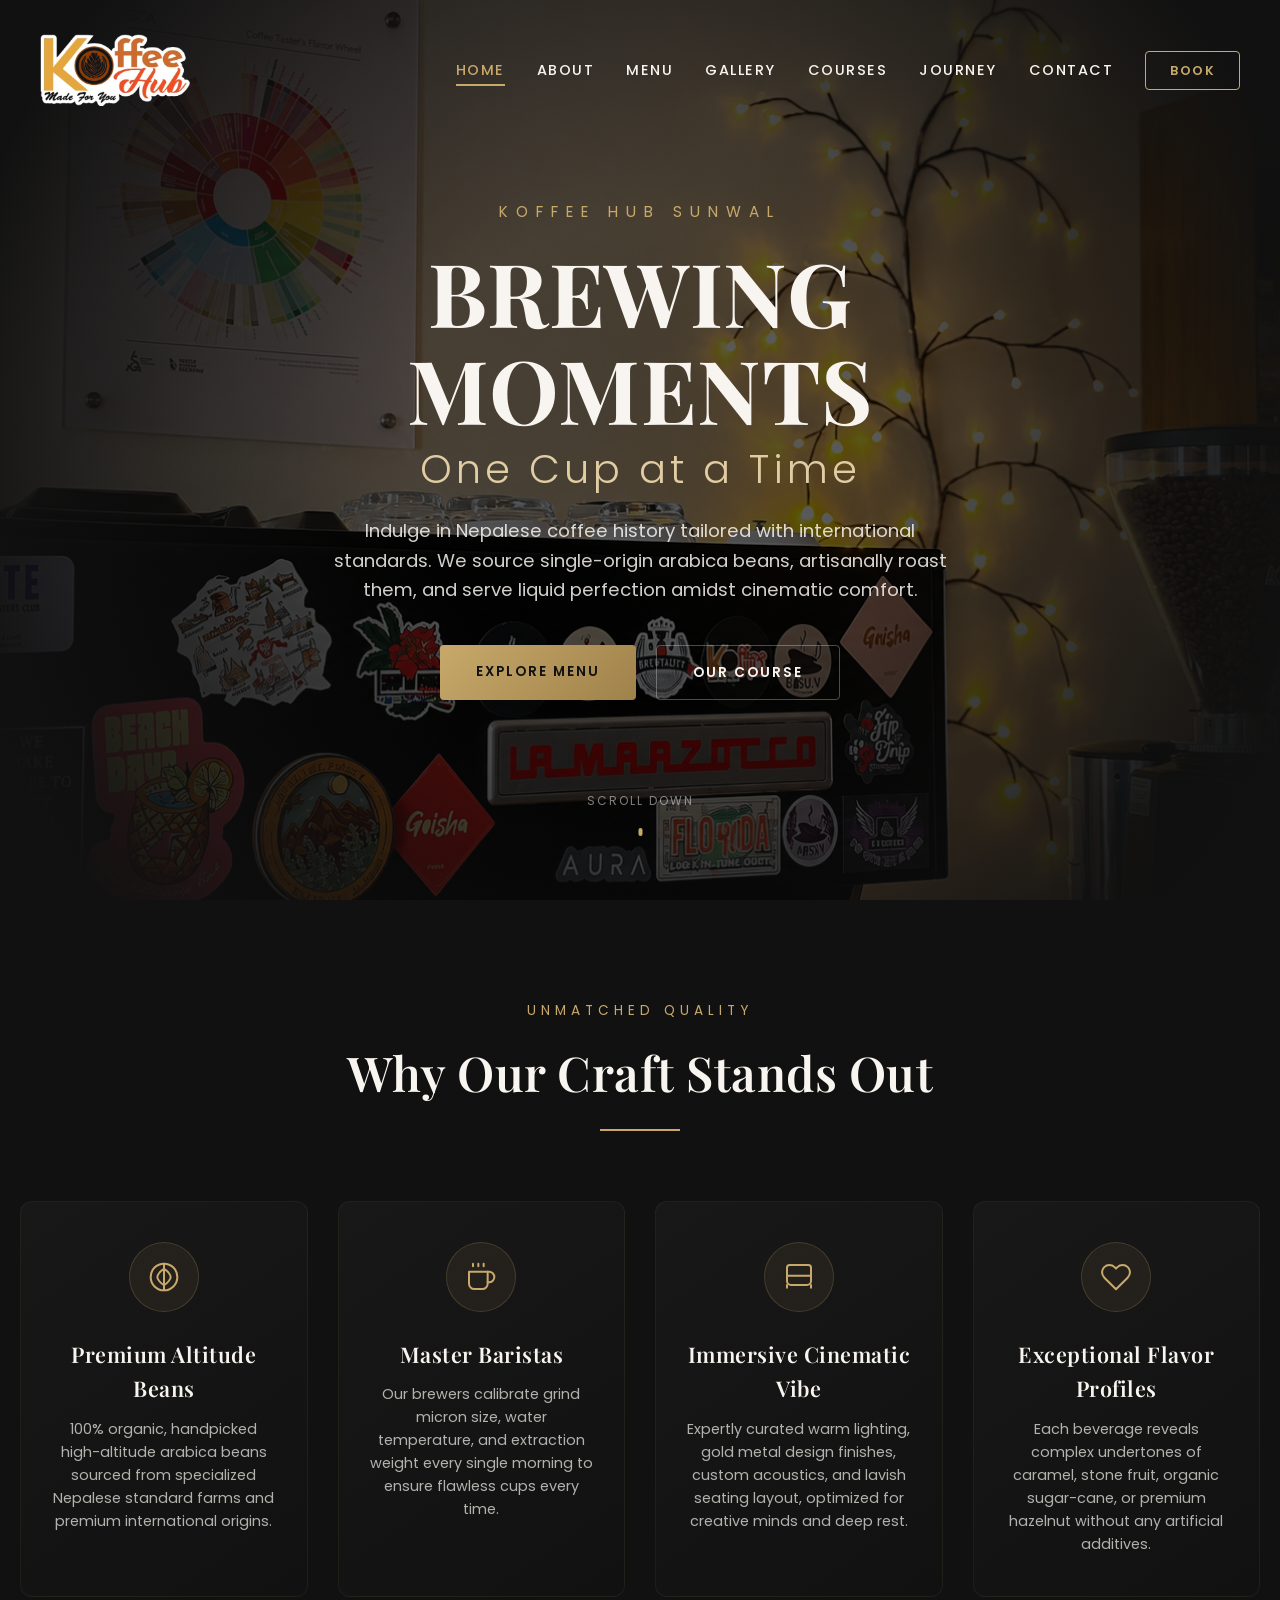
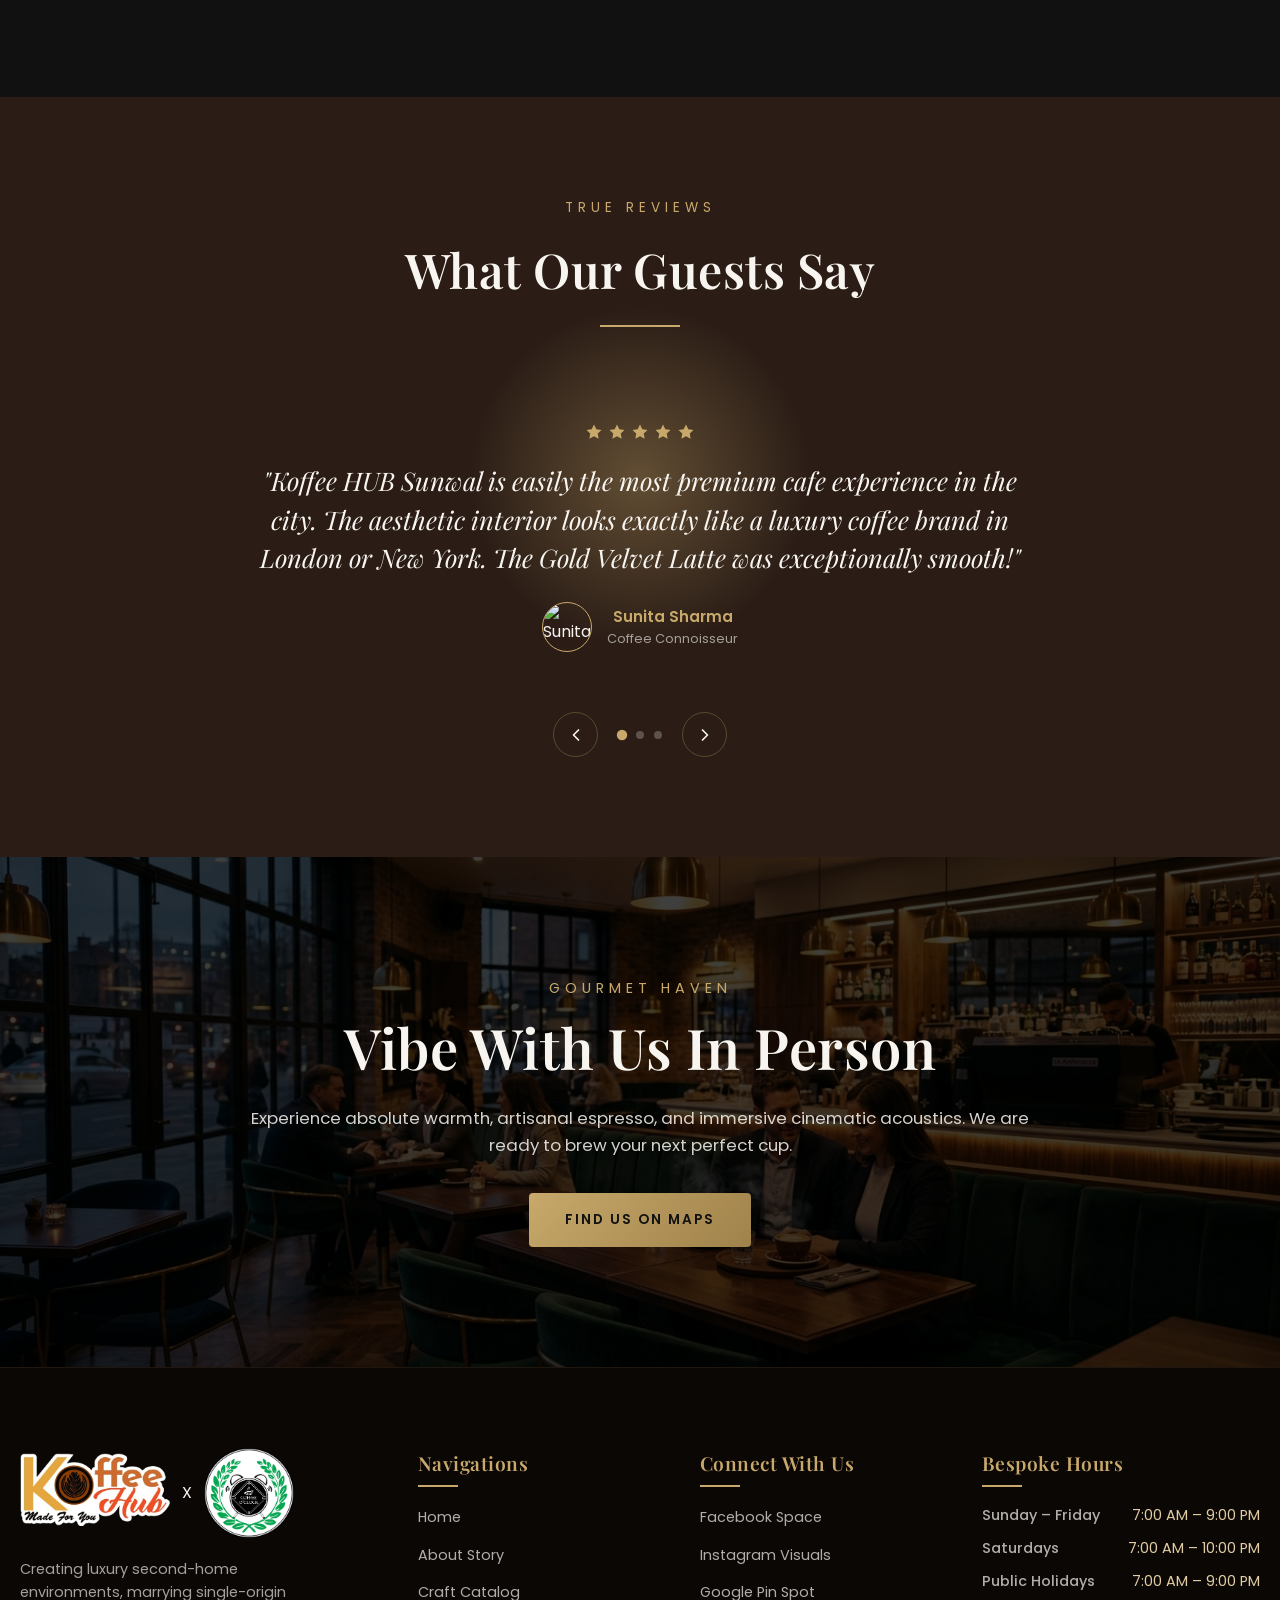
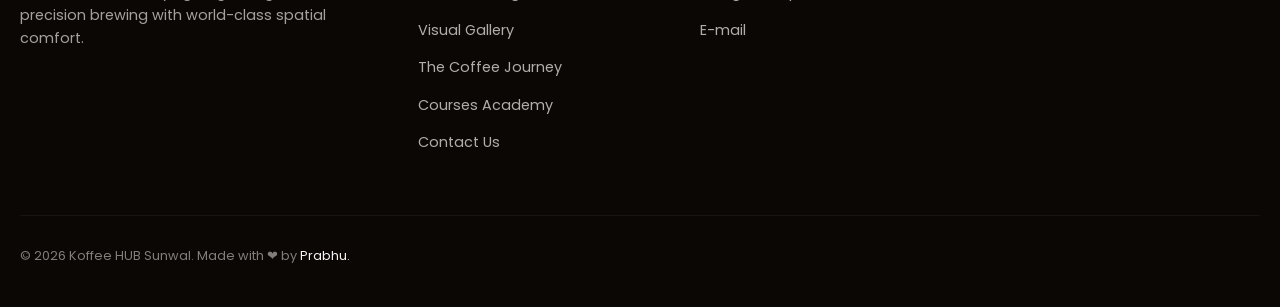
==== commit a3d6e08e: "Update index.html" ====
--- a/index.html
+++ b/index.html
@@ -63,7 +63,8 @@
     <div class="hero-content">
       <div class="hero-mini-title">Koffee HUB Sunwal </div>
       <h1 class="hero-main-title">
-               <span>One Cup at a Time</span>
+        Brewing Moments
+     <span>One Cup at a Time</span>
       </h1>
       <p class="hero-desc">
         Indulge in Nepalese coffee history tailored with international standards. We source single-origin arabica beans, artisanally roast them, and serve liquid perfection amidst cinematic comfort.
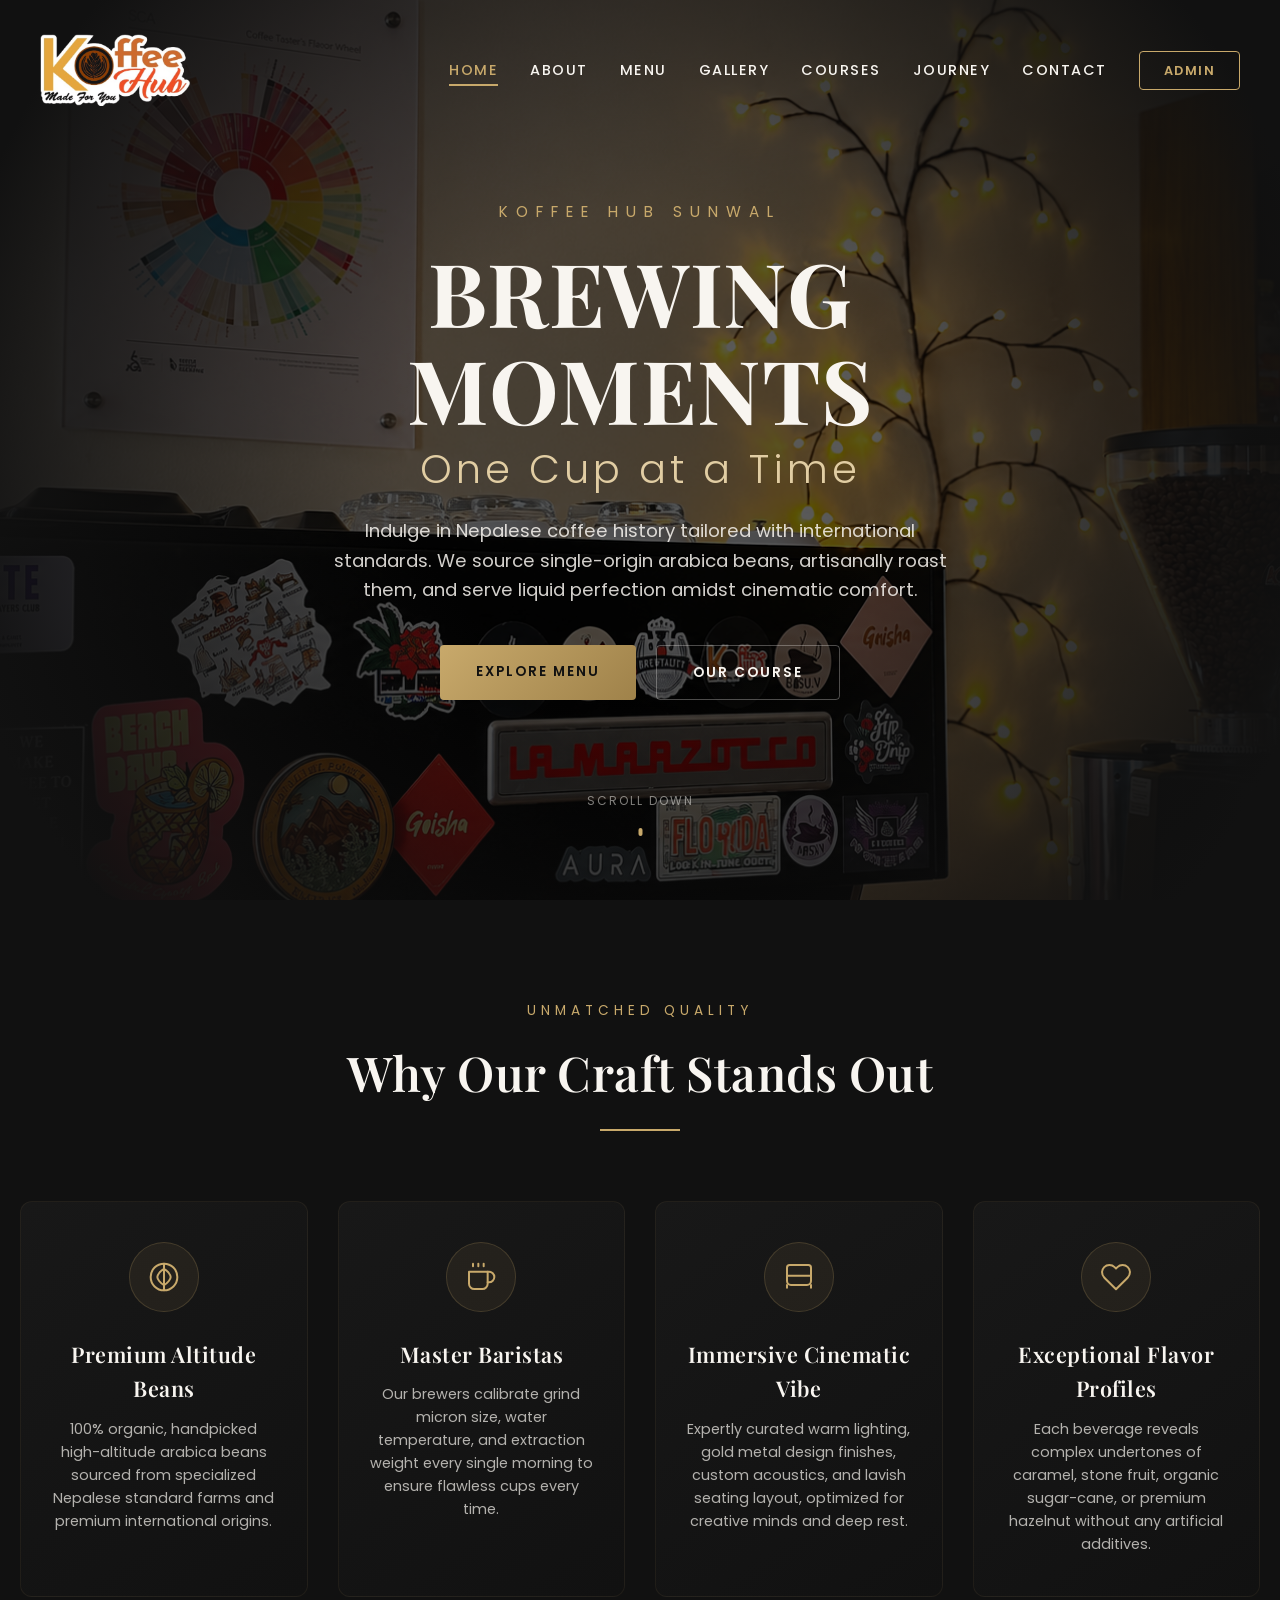
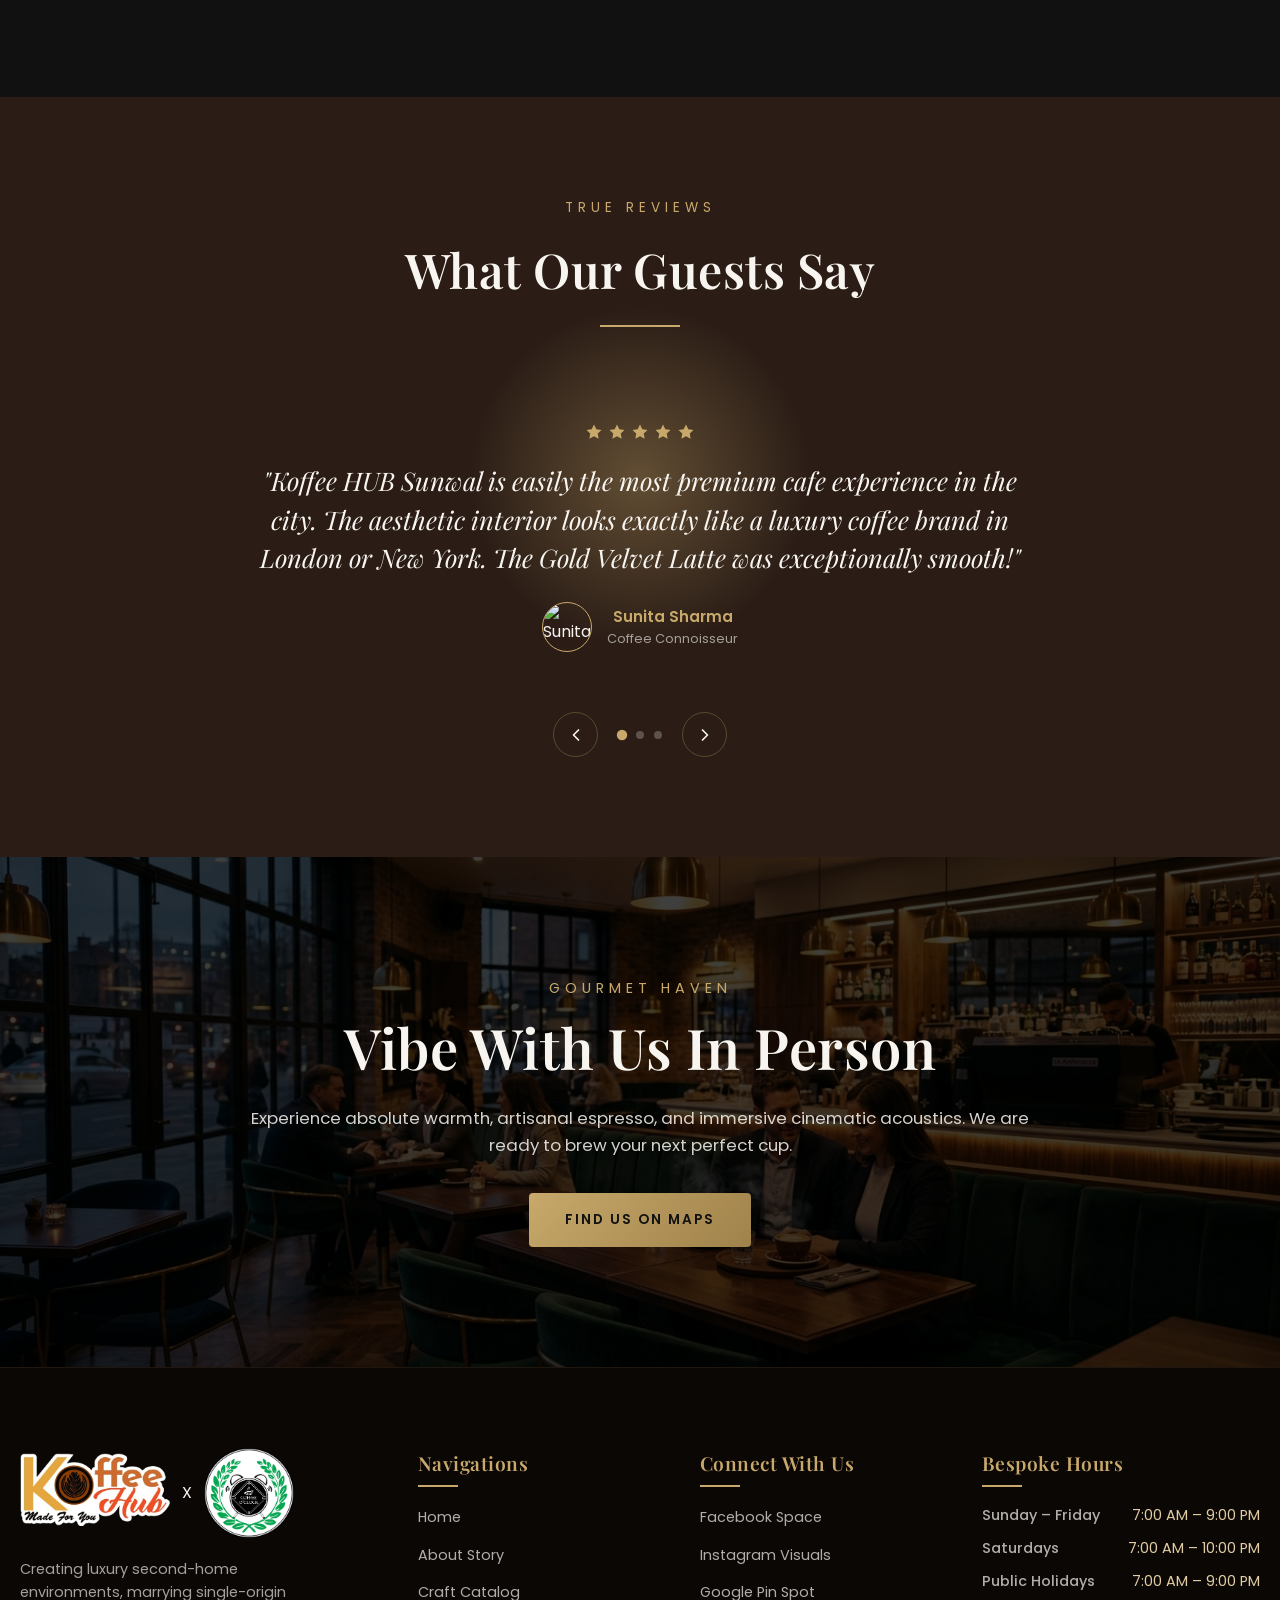
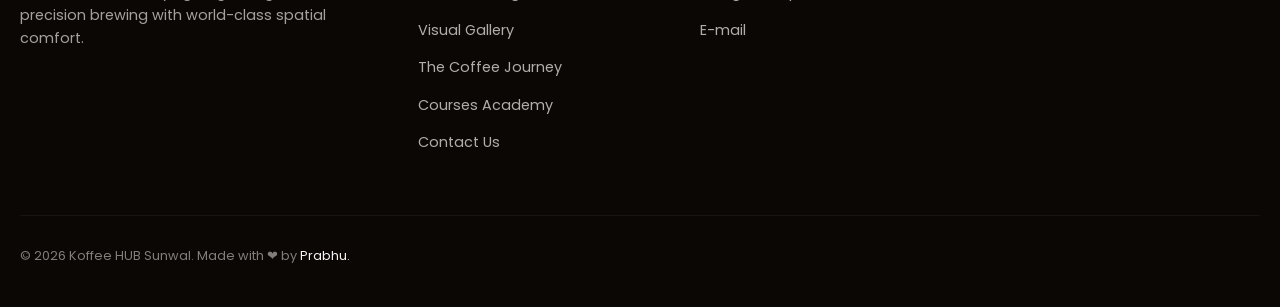
==== commit 7b026540: "Update index.html" ====
--- a/index.html
+++ b/index.html
@@ -37,12 +37,12 @@
       <ul class="nav-menu">
         <li><a href="/index.html" class="nav-link active">Home</a></li>
         <li><a href="/about.html" class="nav-link">About</a></li>
-        <li><a href="/menu/" class="nav-link">Menu</a></li>
+        <li><a href="https://koffee-hub-sunwal-212716598723.asia-southeast1.run.app/?table=t-1784112344346" class="nav-link">Menu</a></li>
         <li><a href="/gallery.html" class="nav-link">Gallery</a></li>
         <li><a href="/courses.html" class="nav-link">Courses</a></li>
         <li><a href="/experience.html" class="nav-link">Journey</a></li>
         <li><a href="/contact.html" class="nav-link">Contact</a></li>
-        <li><a href="/contact.html" class="nav-cta">Book</a></li>
+        <li><a href="https://koffee-hub-sunwal-212716598723.asia-southeast1.run.app/" class="nav-cta">Admin</a></li>
       </ul>
 
       <button class="hamburger" aria-label="Toggle Navigation">
@@ -70,7 +70,7 @@
         Indulge in Nepalese coffee history tailored with international standards. We source single-origin arabica beans, artisanally roast them, and serve liquid perfection amidst cinematic comfort.
       </p>
       <div class="hero-btn-group">
-        <a href="/menu/" class="btn-premium btn-gold">Explore Menu</a>
+        <a href="https://koffee-hub-sunwal-212716598723.asia-southeast1.run.app/?table=t-1784112344346" class="btn-premium btn-gold">Explore Menu</a>
         <a href="/courses.html" class="btn-premium btn-outline">Our Course</a>
       </div>
     </div>
